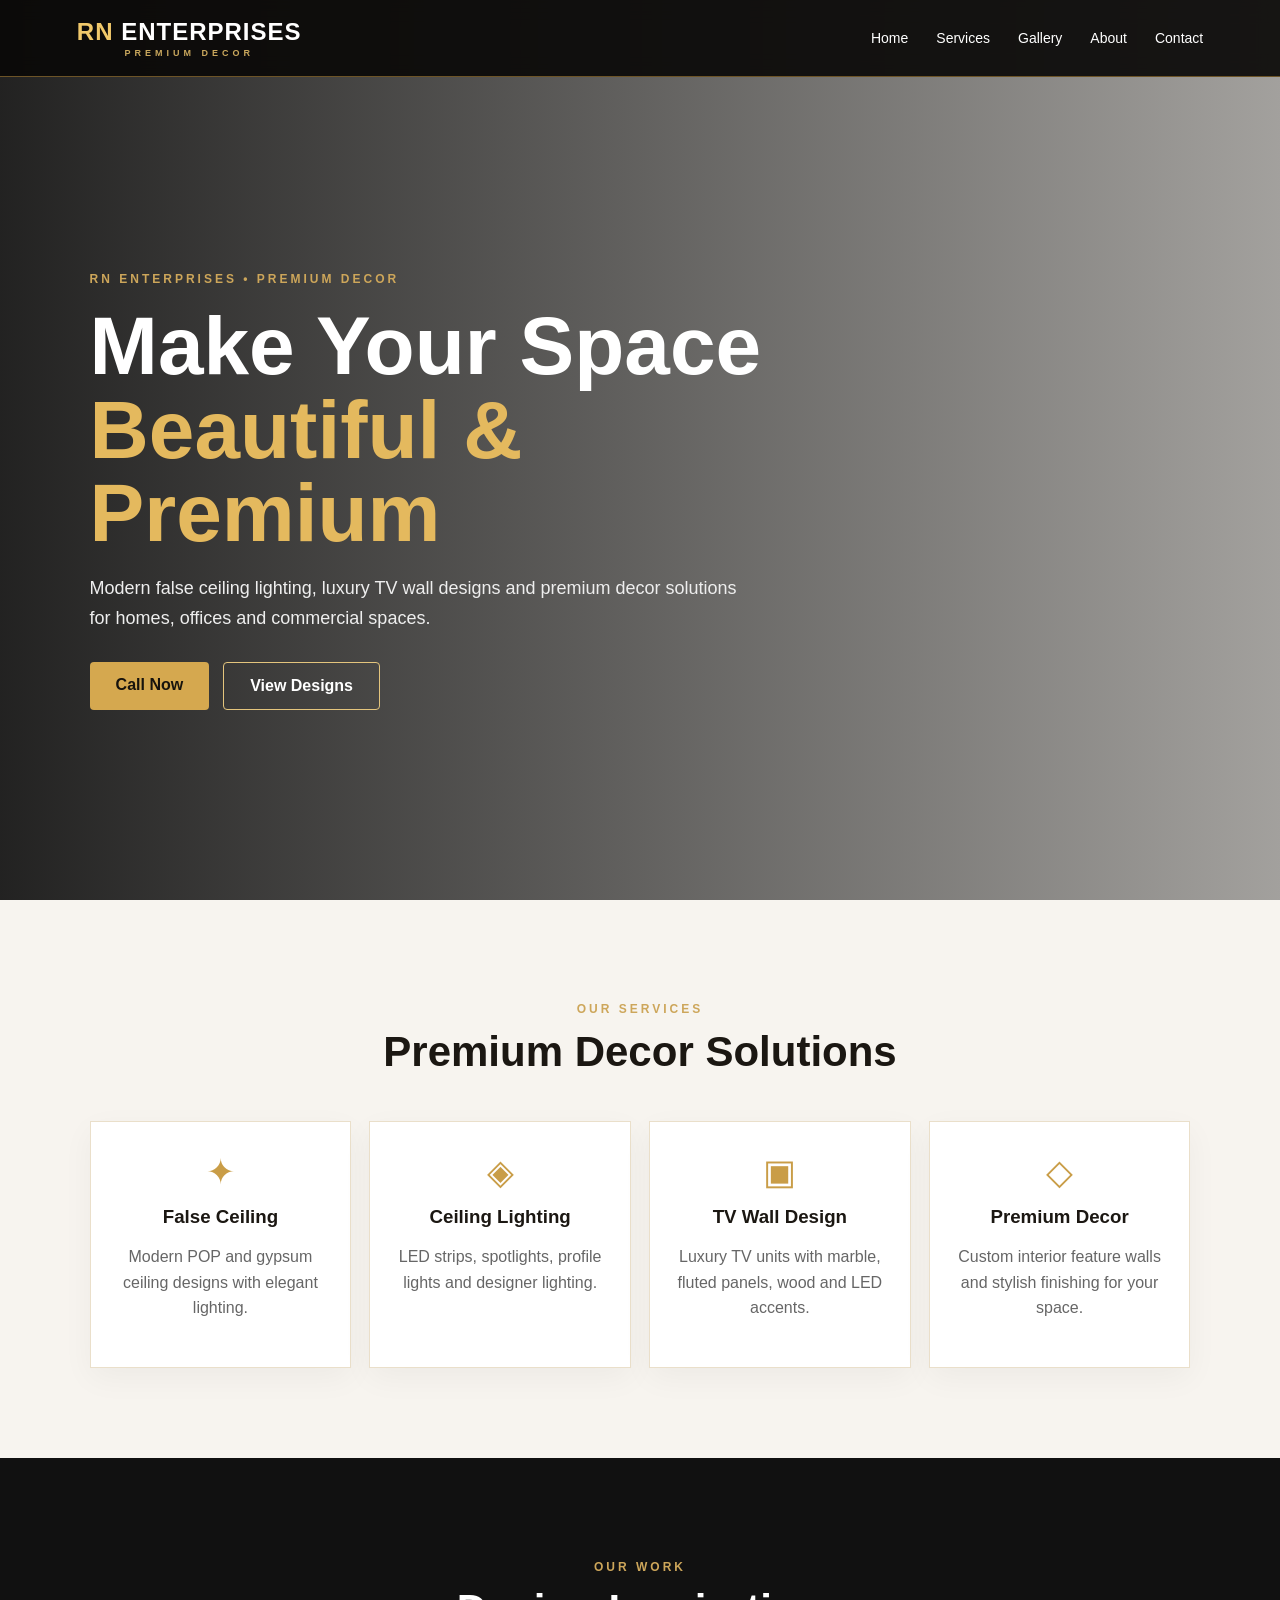
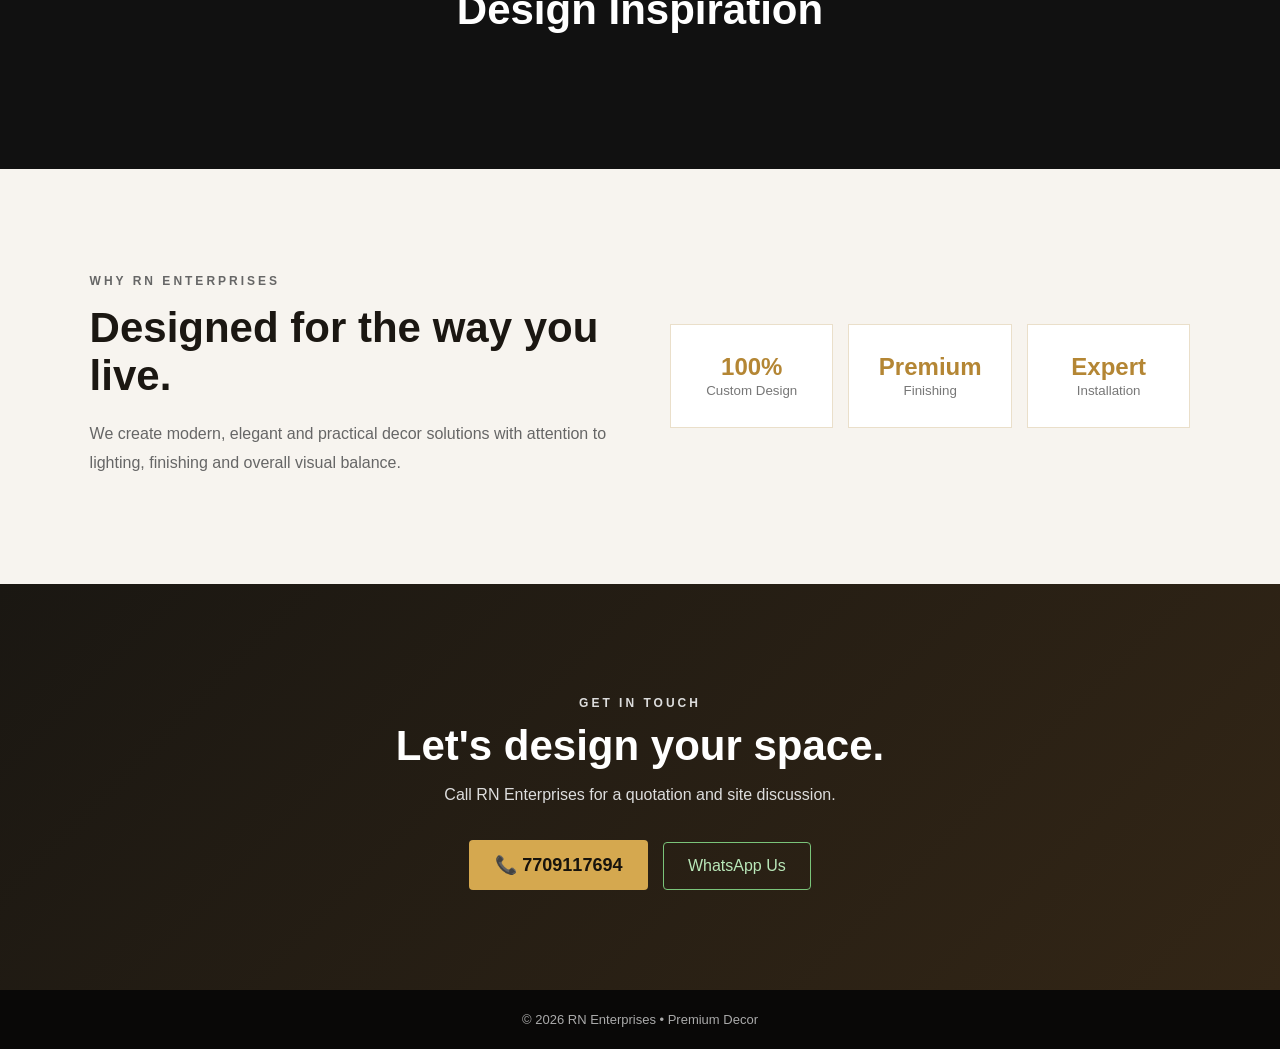
==== index.html @ 49e3684b "Update index.html <!doctype html> <html lang="en"> <head> <meta charset="utf-8"> <meta name="vie" ====
<!doctype html>
<html lang="en">
<head>
<meta charset="utf-8">
<meta name="viewport" content="width=device-width,initial-scale=1">
<title>RN Enterprises | Premium Decor</title>
<meta name="description" content="RN Enterprises Premium Decor - False ceiling lighting, TV wall design and premium interior decor.">
<link rel="stylesheet" href="style.css">
</head>
<body>
<header class="header">
  <a class="logo" href="#home">RN <span>ENTERPRISES</span><small>PREMIUM DECOR</small></a>
  <button class="menu" onclick="toggleMenu()">☰</button>
  <nav id="nav">
    <a href="#home">Home</a><a href="#services">Services</a><a href="#gallery">Gallery</a><a href="#about">About</a><a href="#contact">Contact</a>
  </nav>
</header>

<main>
<section id="home" class="hero">
  <div class="hero-content">
    <p class="eyebrow">RN ENTERPRISES • PREMIUM DECOR</p>
    <h1>Make Your Space<br><span>Beautiful & Premium</span></h1>
    <p>Modern false ceiling lighting, luxury TV wall designs and premium decor solutions for homes, offices and commercial spaces.</p>
    <div class="buttons">
      <a class="btn gold" href="tel:7709117694">Call Now</a>
      <a class="btn outline" href="#gallery">View Designs</a>
    </div>
  </div>
</section>

<section id="services" class="section">
  <p class="eyebrow">OUR SERVICES</p>
  <h2>Premium Decor Solutions</h2>
  <div class="cards">
    <article><div class="icon">✦</div><h3>False Ceiling</h3><p>Modern POP and gypsum ceiling designs with elegant lighting.</p></article>
    <article><div class="icon">◈</div><h3>Ceiling Lighting</h3><p>LED strips, spotlights, profile lights and designer lighting.</p></article>
    <article><div class="icon">▣</div><h3>TV Wall Design</h3><p>Luxury TV units with marble, fluted panels, wood and LED accents.</p></article>
    <article><div class="icon">◇</div><h3>Premium Decor</h3><p>Custom interior feature walls and stylish finishing for your space.</p></article>
  </div>
</section>

<section id="gallery" class="section dark">
  <p class="eyebrow">OUR WORK</p>
  <h2>Design Inspiration</h2>
  <div class="gallery">
      </div>
</section>

<section id="about" class="section about">
  <div>
    <p class="eyebrow">WHY RN ENTERPRISES</p>
    <h2>Designed for the way you live.</h2>
    <p>We create modern, elegant and practical decor solutions with attention to lighting, finishing and overall visual balance.</p>
  </div>
  <div class="stats"><div><b>100%</b><small>Custom Design</small></div><div><b>Premium</b><small>Finishing</small></div><div><b>Expert</b><small>Installation</small></div></div>
</section>

<section id="contact" class="contact">
  <p class="eyebrow">GET IN TOUCH</p>
  <h2>Let's design your space.</h2>
  <p>Call RN Enterprises for a quotation and site discussion.</p>
  <a class="btn gold big" href="tel:7709117694">📞 7709117694</a>
  <a class="whatsapp" href="https://wa.me/917709117694">WhatsApp Us</a>
</section>
</main>

<footer>© 2026 RN Enterprises • Premium Decor</footer>
<script>
function toggleMenu(){document.getElementById('nav').classList.toggle('show')}
document.querySelectorAll('#nav a').forEach(a=>a.addEventListener('click',()=>document.getElementById('nav').classList.remove('show')));
</script>
</body>
</html>
---- style.css ----
*{box-sizing:border-box}html{scroll-behavior:smooth}body{margin:0;font-family:Arial,Helvetica,sans-serif;background:#f7f4ef;color:#1b1712}.header{position:fixed;top:0;left:0;right:0;z-index:10;display:flex;align-items:center;justify-content:space-between;padding:18px 6%;background:rgba(10,9,8,.92);backdrop-filter:blur(10px);border-bottom:1px solid #6d5427}.logo{color:#f0c86a;text-decoration:none;font-weight:800;font-size:24px;letter-spacing:1px}.logo span{color:#fff}.logo small{display:block;font-size:9px;letter-spacing:4px;color:#caa85d;text-align:center;margin-top:2px}nav{display:flex;gap:28px}nav a{color:#fff;text-decoration:none;font-size:14px}.menu{display:none;background:none;border:0;color:#fff;font-size:28px}.hero{min-height:100vh;padding:150px 7% 80px;display:flex;align-items:center;background:linear-gradient(90deg,rgba(5,5,5,.88),rgba(5,5,5,.35)),url("https://images.unsplash.com/photo-1600210492486-724fe5c67fb0?auto=format&fit=crop&w=1800&q=85") center/cover;color:white}.hero-content{max-width:720px}.eyebrow{color:#cda65a;font-weight:700;letter-spacing:3px;font-size:12px}.hero h1{font-size:clamp(44px,7vw,82px);line-height:1.02;margin:18px 0}.hero h1 span{color:#e4b95e}.hero p:not(.eyebrow){font-size:18px;line-height:1.7;color:#eee;max-width:650px}.buttons{display:flex;gap:14px;margin-top:28px}.btn{display:inline-block;padding:14px 26px;border-radius:4px;text-decoration:none;font-weight:700}.gold{background:#d5a84f;color:#17130d}.outline{border:1px solid #e4c57d;color:#fff}.section{padding:90px 7%;text-align:center}.section h2,.contact h2{font-size:42px;margin:10px 0 45px}.cards{display:grid;grid-template-columns:repeat(4,1fr);gap:18px}.cards article{background:#fff;padding:30px 22px;border:1px solid #eadfca;box-shadow:0 10px 30px #0000000b}.icon{font-size:35px;color:#c99d47}.cards h3{margin:14px 0 8px}.cards p{line-height:1.6;color:#666}.dark{background:#111;color:#fff}.gallery{display:grid;grid-template-columns:repeat(3,1fr);gap:18px}.gallery-card{height:420px;background-size:cover;background-position:center;display:flex;align-items:end;padding:25px;text-align:left}.gallery-card span{background:#000b;color:#fff;padding:10px 14px}.one{background-image:url("https://images.unsplash.com/photo-1618221195710-dd6b41faaea6?auto=format&fit=crop&w=900&q=85")}.two{background-image:url("https://images.unsplash.com/photo-1615874694520-474822394e73?auto=format&fit=crop&w=900&q=85")}.three{background-image:url("https://images.unsplash.com/photo-1600566753190-17f0baa2a6c3?auto=format&fit=crop&w=900&q=85")}.about{display:grid;grid-template-columns:1fr 1fr;gap:60px;text-align:left;align-items:center}.about h2{margin-bottom:20px}.about p{line-height:1.8;color:#666}.stats{display:grid;grid-template-columns:repeat(3,1fr);gap:15px}.stats div{background:#fff;padding:28px 15px;text-align:center;border:1px solid #eadfca}.stats b{display:block;font-size:24px;color:#b48634}.stats small{color:#777}.contact{padding:100px 7%;text-align:center;background:linear-gradient(135deg,#1a1712,#332616);color:#fff}.contact h2{margin-bottom:15px}.contact p{color:#ddd}.big{font-size:18px;margin-top:20px}.whatsapp{display:inline-block;margin-left:10px;padding:14px 24px;border:1px solid #7ac47a;color:#b9e8b9;text-decoration:none;border-radius:4px}footer{background:#090807;color:#aaa;text-align:center;padding:22px;font-size:13px}@media(max-width:800px){nav{display:none;position:absolute;top:75px;left:0;right:0;background:#111;padding:20px 7%;flex-direction:column;gap:18px}nav.show{display:flex}.menu{display:block}.cards,.gallery{grid-template-columns:1fr 1fr}.about{grid-template-columns:1fr}.hero{padding-top:130px}.gallery-card{height:300px}}@media(max-width:520px){.cards,.gallery{grid-template-columns:1fr}.section h2,.contact h2{font-size:32px}.stats{grid-template-columns:1fr}.buttons{flex-direction:column}.btn{text-align:center}.hero p:not(.eyebrow){font-size:16px}.logo{font-size:20px}}
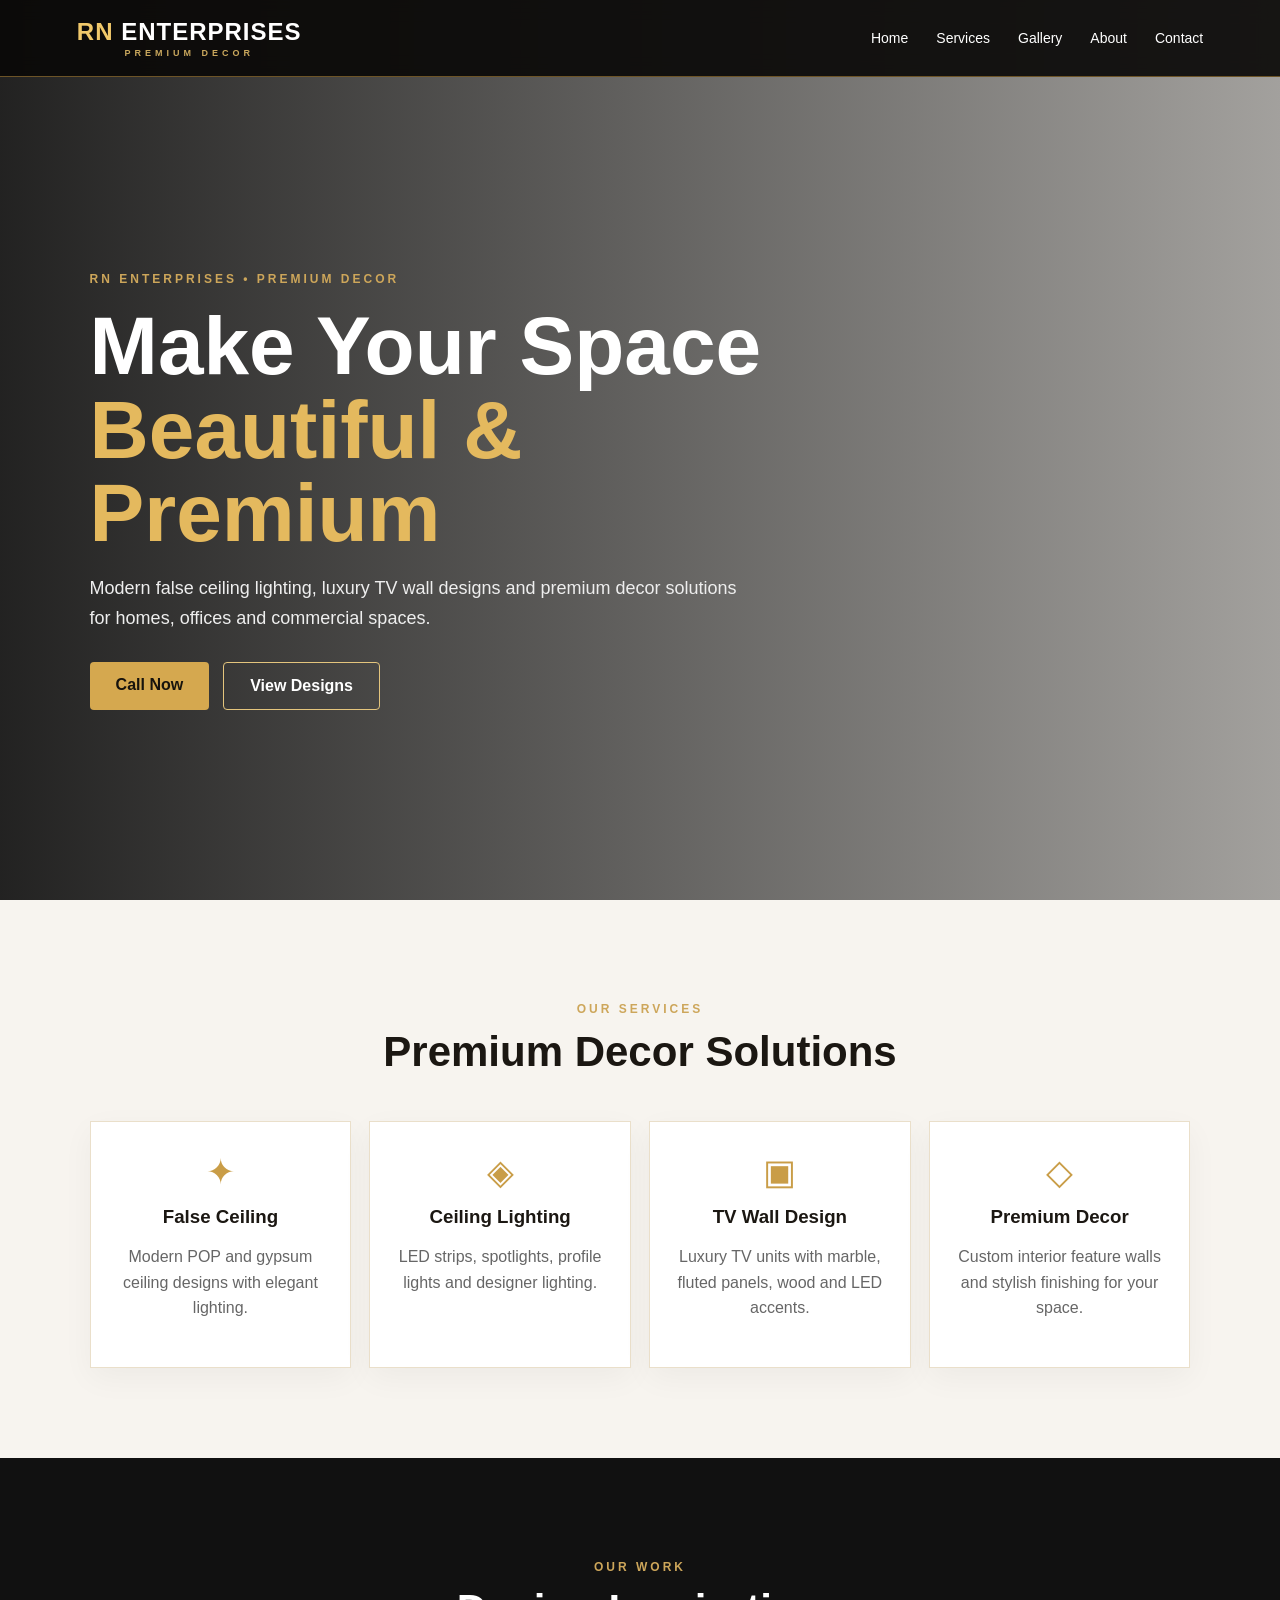
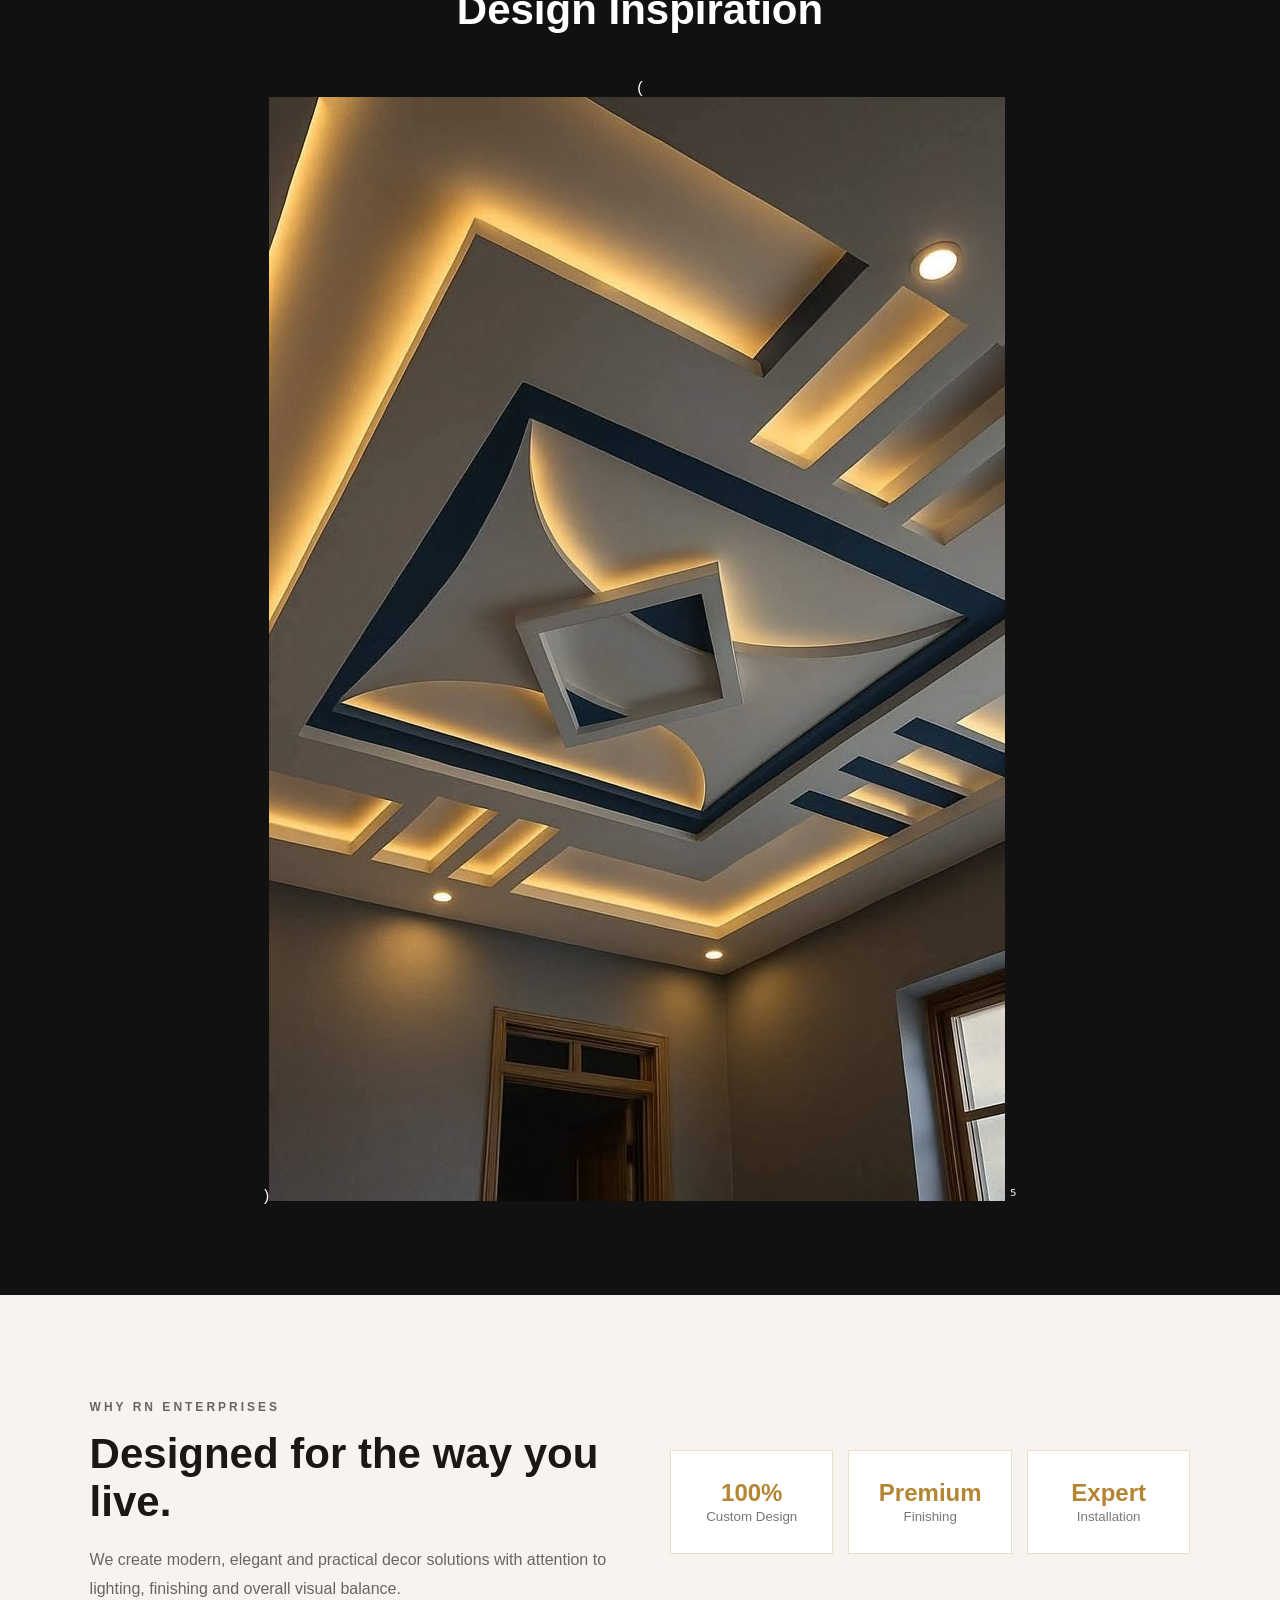
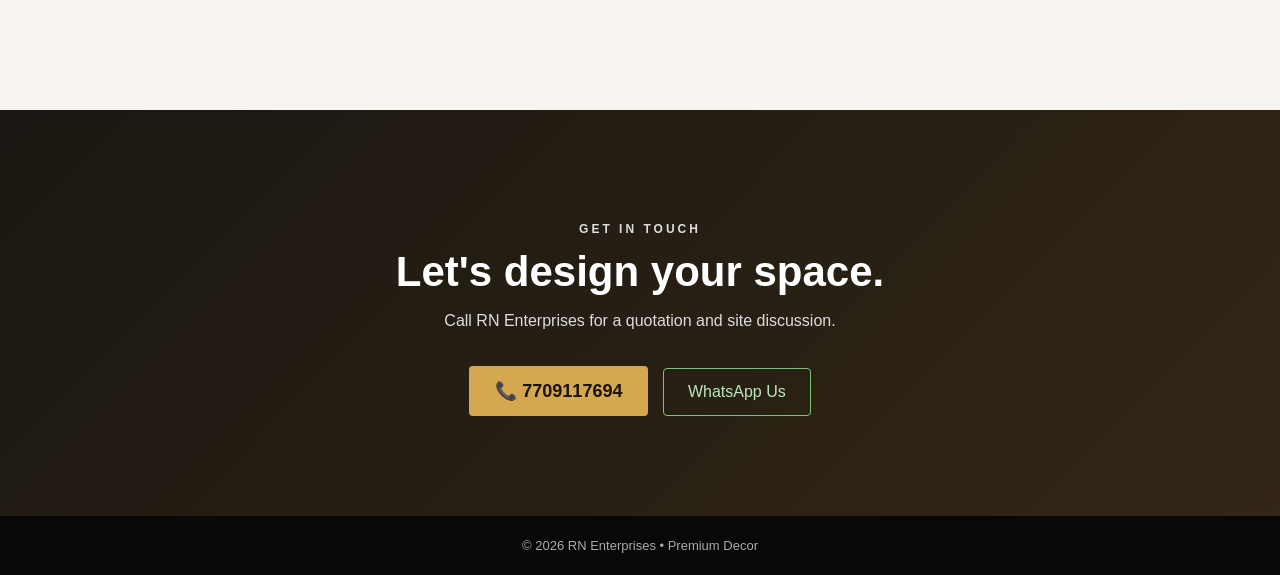
==== commit 573ebbf0: "Update index.html" ====
--- a/index.html
+++ b/index.html
@@ -43,8 +43,9 @@
 <section id="gallery" class="section dark">
   <p class="eyebrow">OUR WORK</p>
   <h2>Design Inspiration</h2>
-  <div class="gallery">
-      </div>
+  <div class="gallery"><div class="gallery">
+      </div>(</div>)<img src="860759d09640e291ece73e1e1c005a2f.jpg" alt="Design Inspiration">
+  ⁵
 </section>
 
 <section id="about" class="section about">
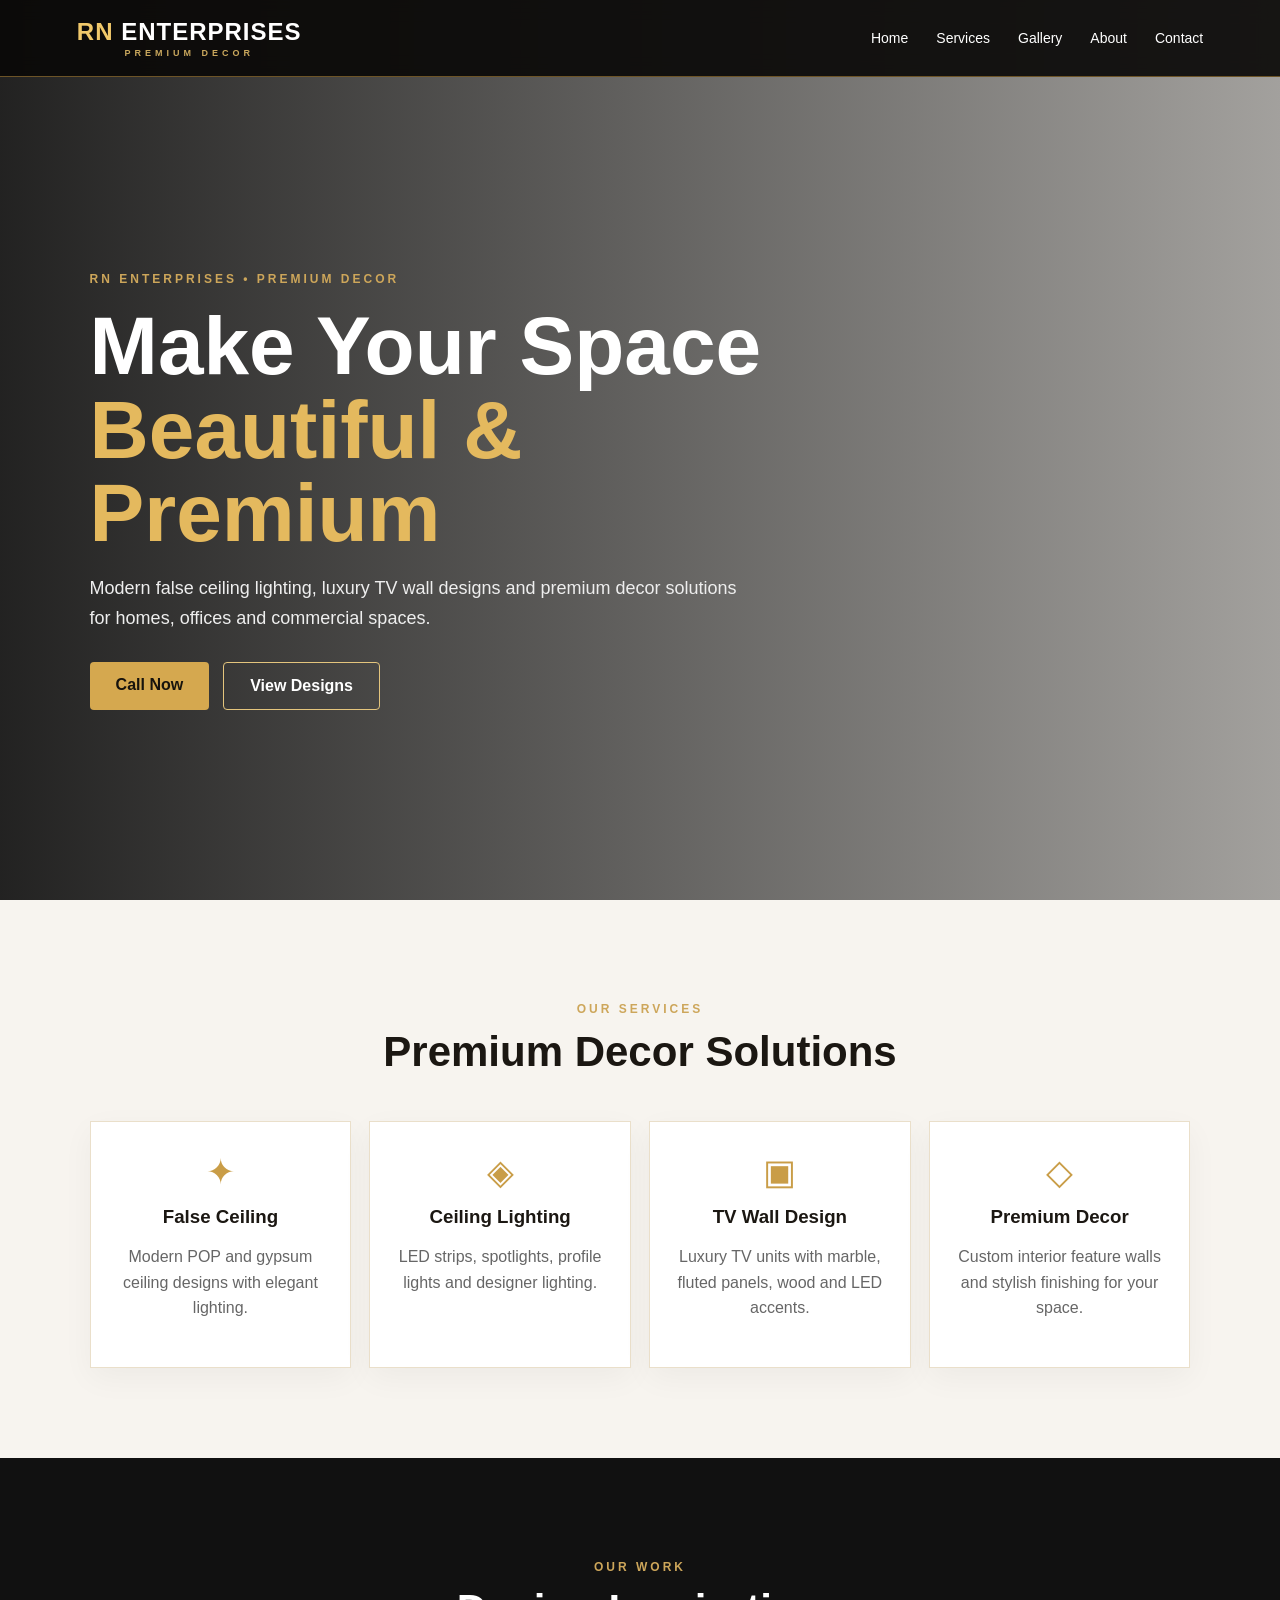
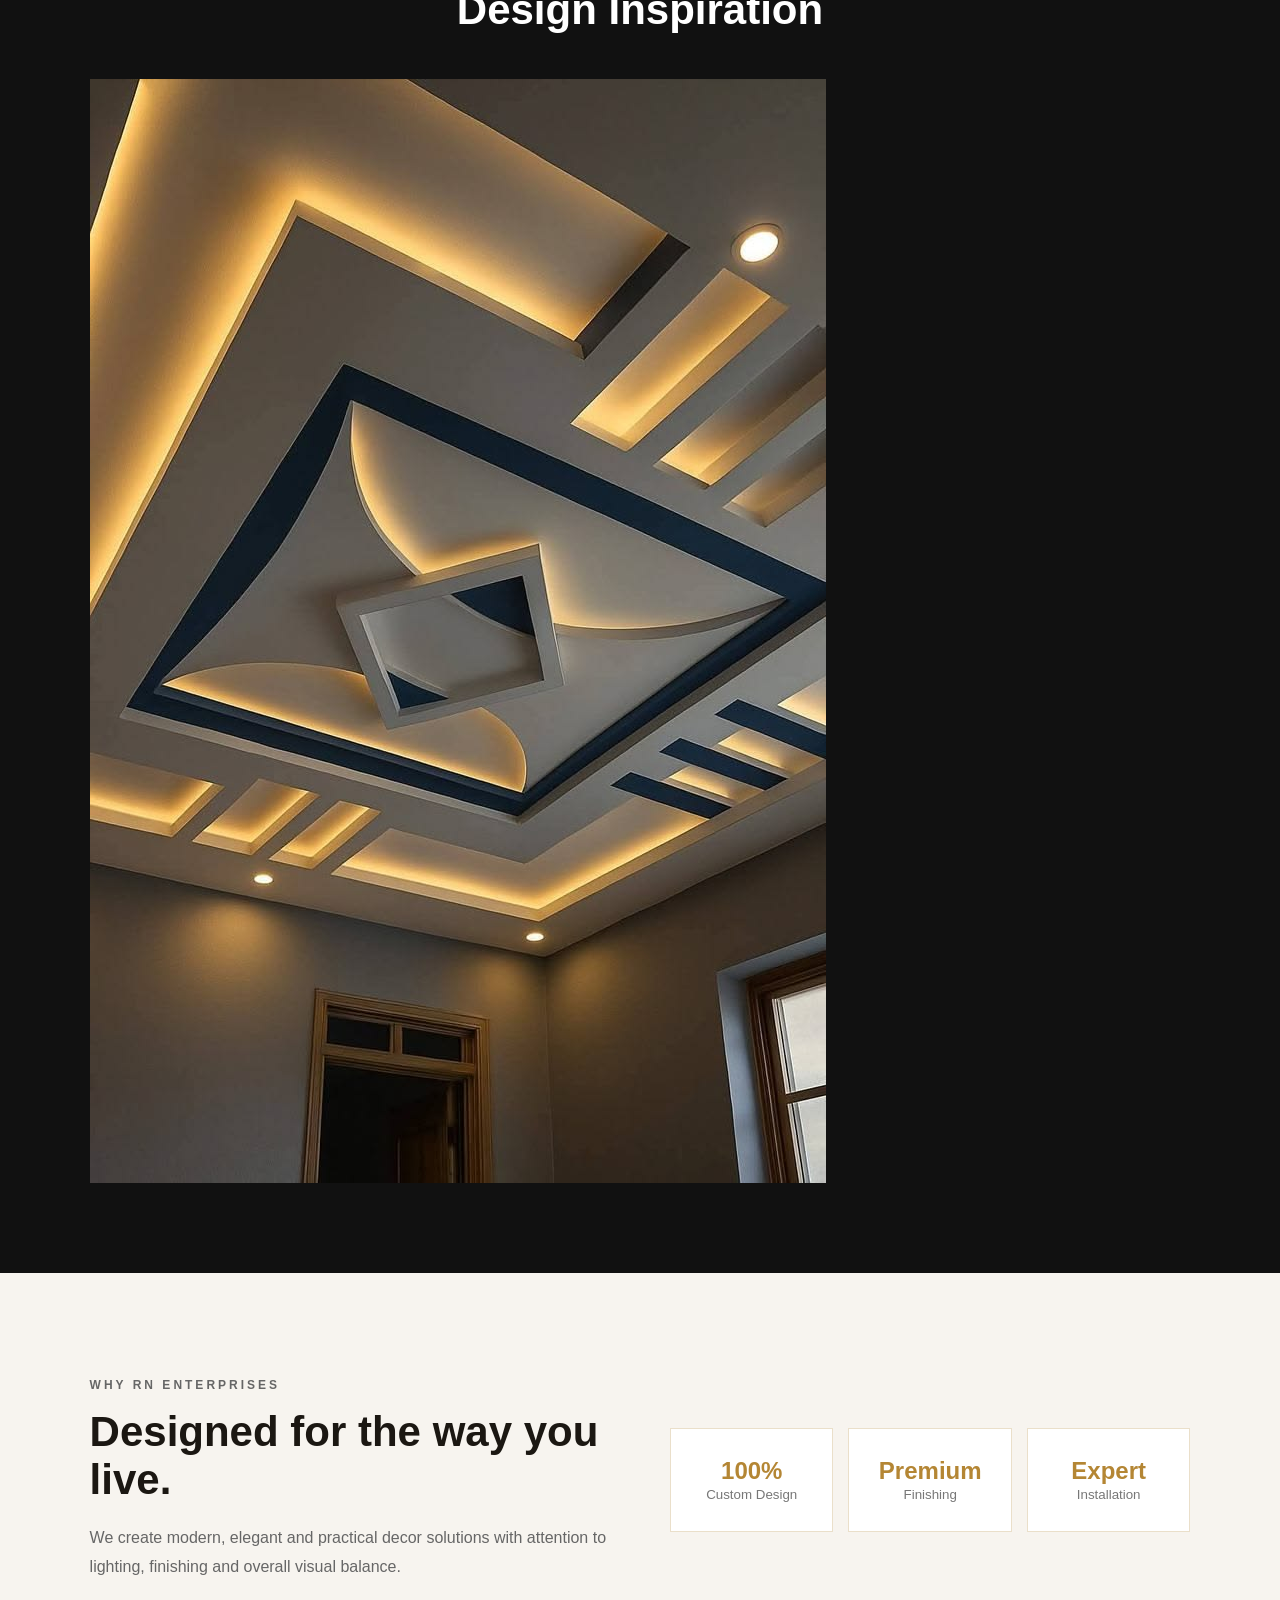
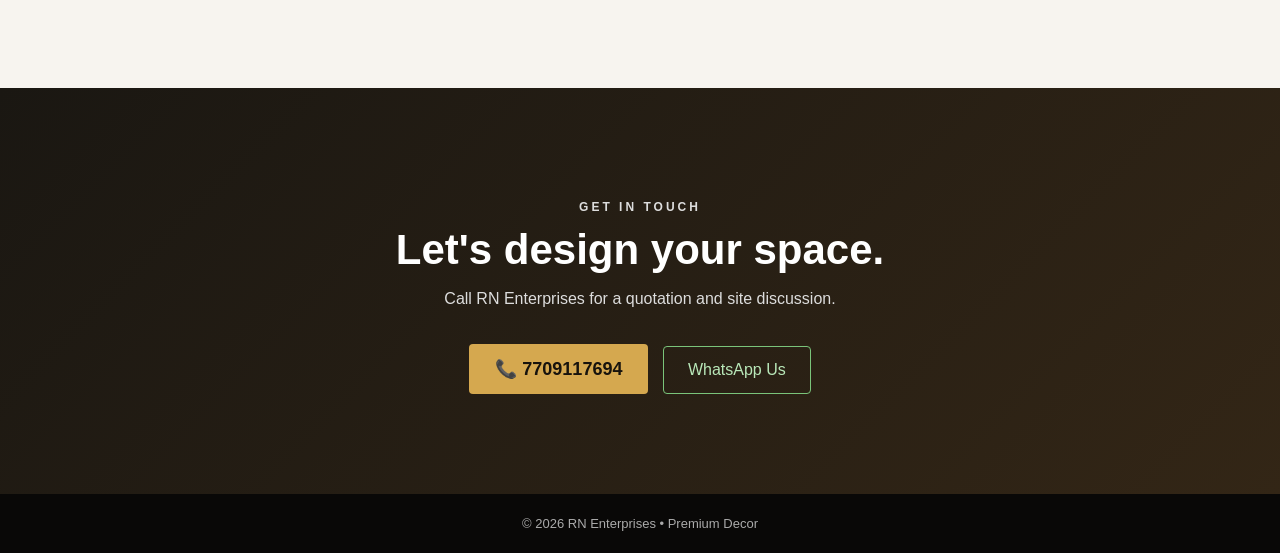
==== commit 360da774: "Update index.html" ====
--- a/index.html
+++ b/index.html
@@ -43,9 +43,12 @@
 <section id="gallery" class="section dark">
   <p class="eyebrow">OUR WORK</p>
   <h2>Design Inspiration</h2>
-  <div class="gallery"><div class="gallery">
-      </div>(</div>)<img src="860759d09640e291ece73e1e1c005a2f.jpg" alt="Design Inspiration">
-  ⁵
+  <div class="gallery">
+    <img src="860759d09640e291ece73e1e1c005a2f.jpg" alt="Design Inspiration">
+  </div>
+  
+
+  
 </section>
 
 <section id="about" class="section about">
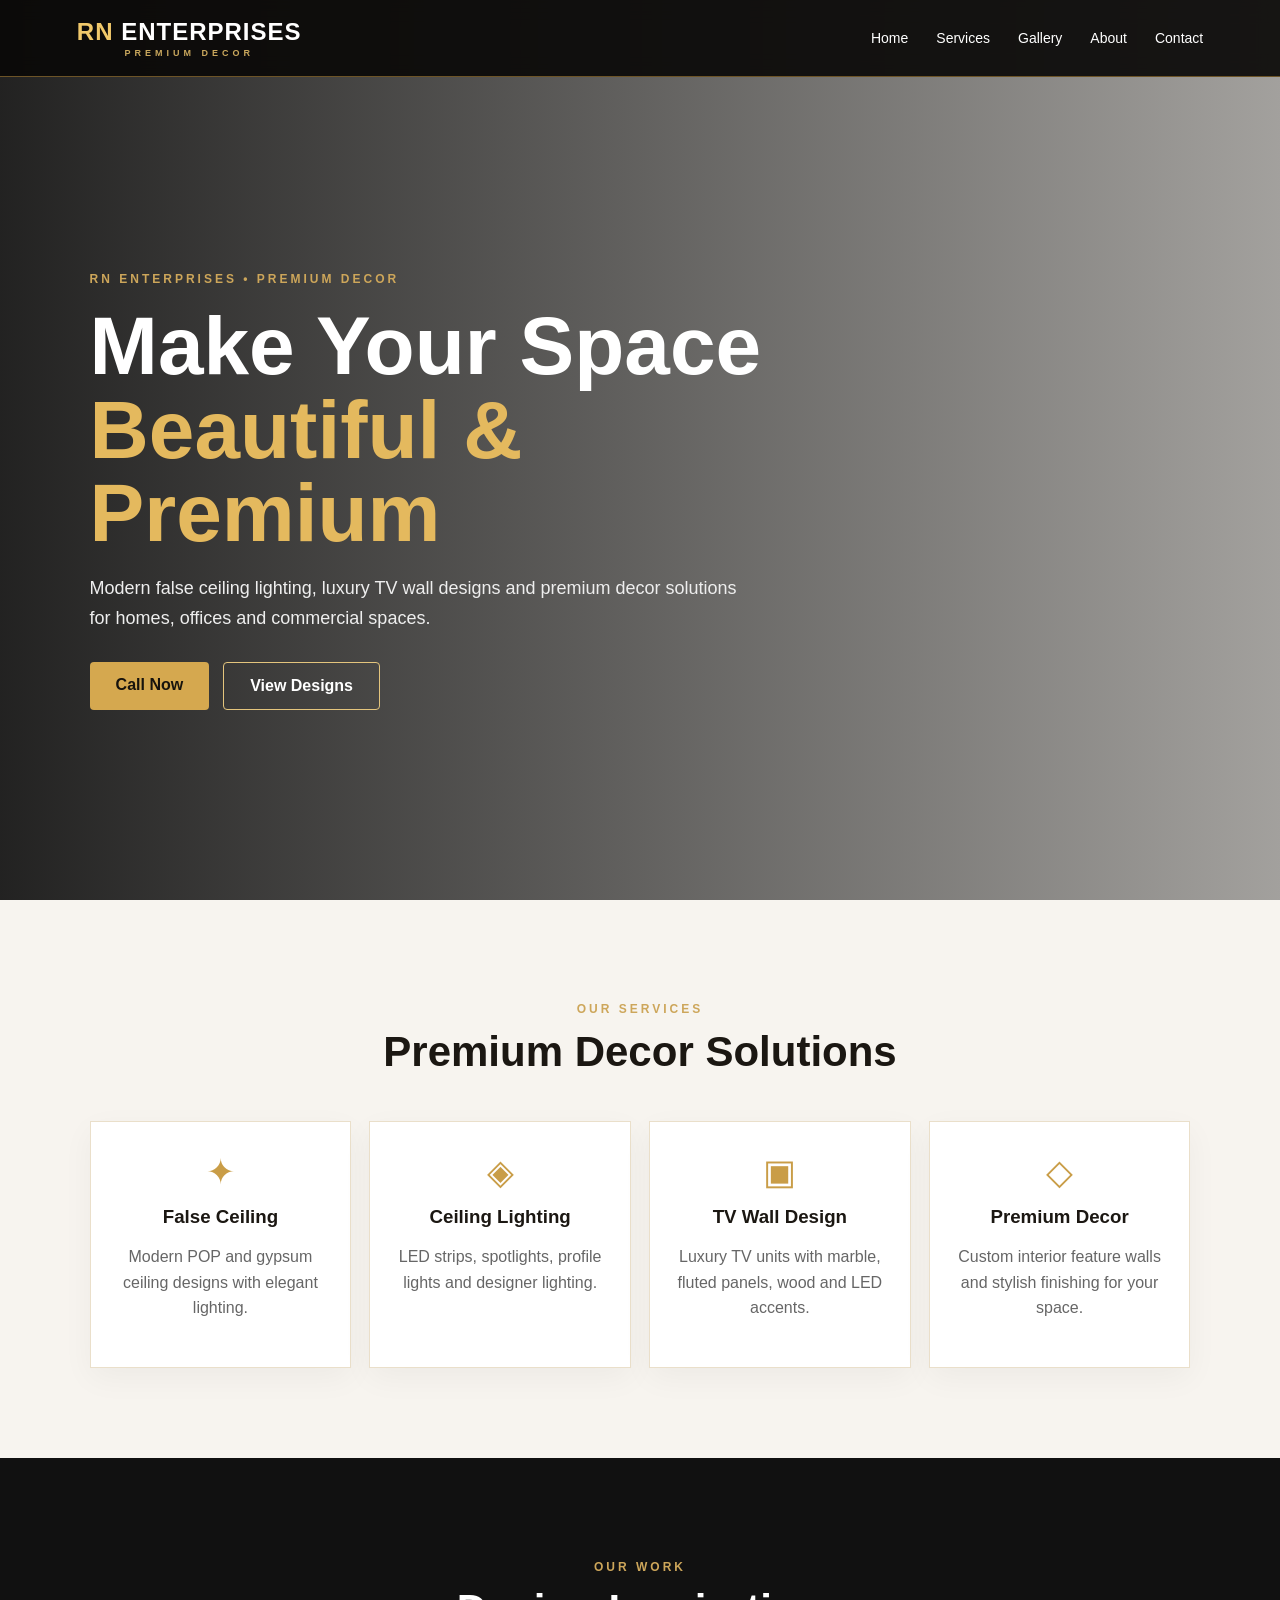
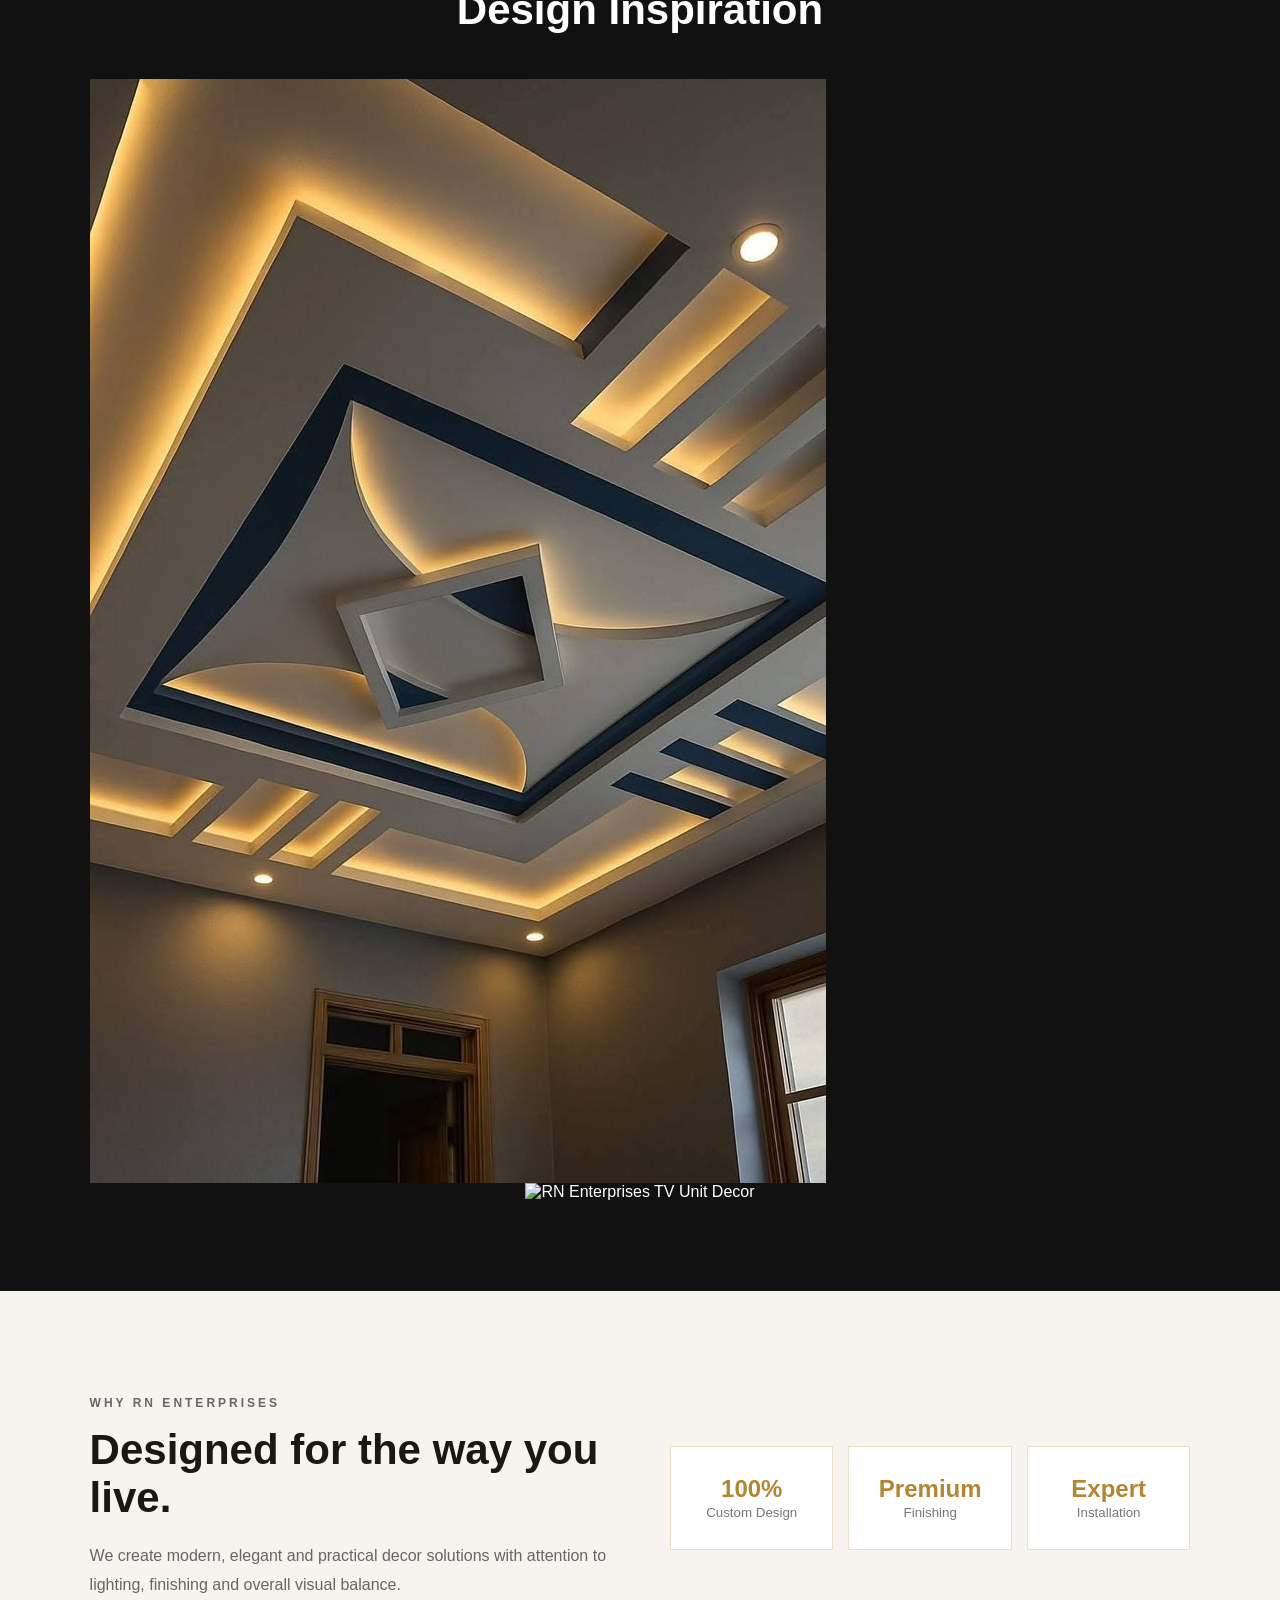
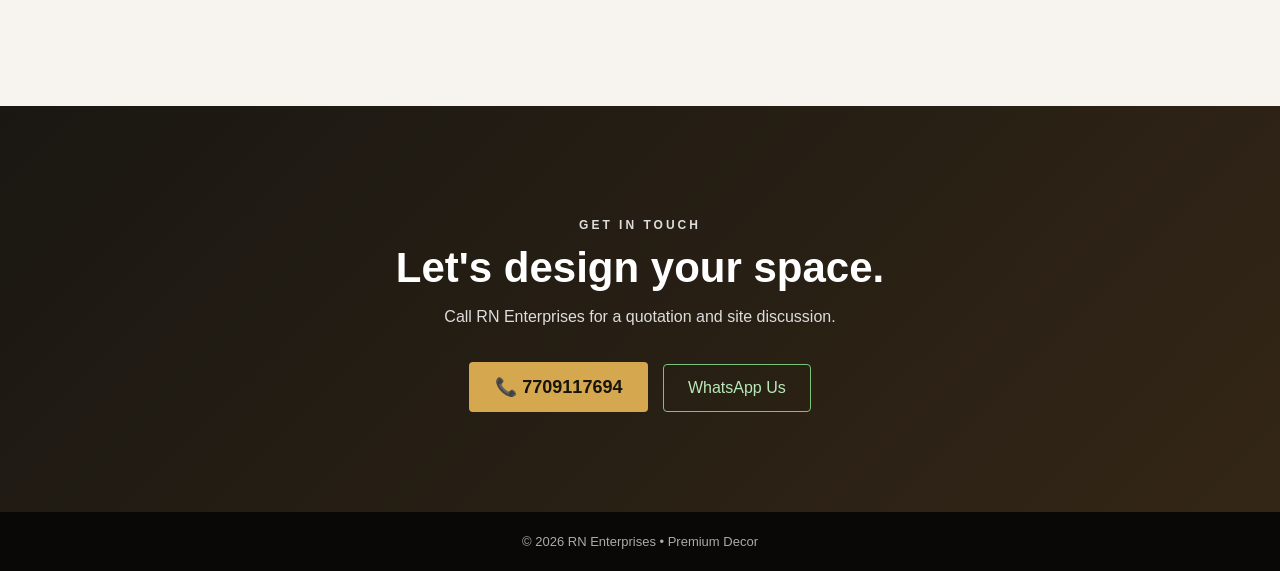
==== commit 54667187: "Update index.html" ====
--- a/index.html
+++ b/index.html
@@ -46,6 +46,7 @@
   <div class="gallery">
     <img src="860759d09640e291ece73e1e1c005a2f.jpg" alt="Design Inspiration">
   </div>
+  <img src="tv-unit-decor.jpg" alt="RN Enterprises TV Unit Decor">
   
 
   
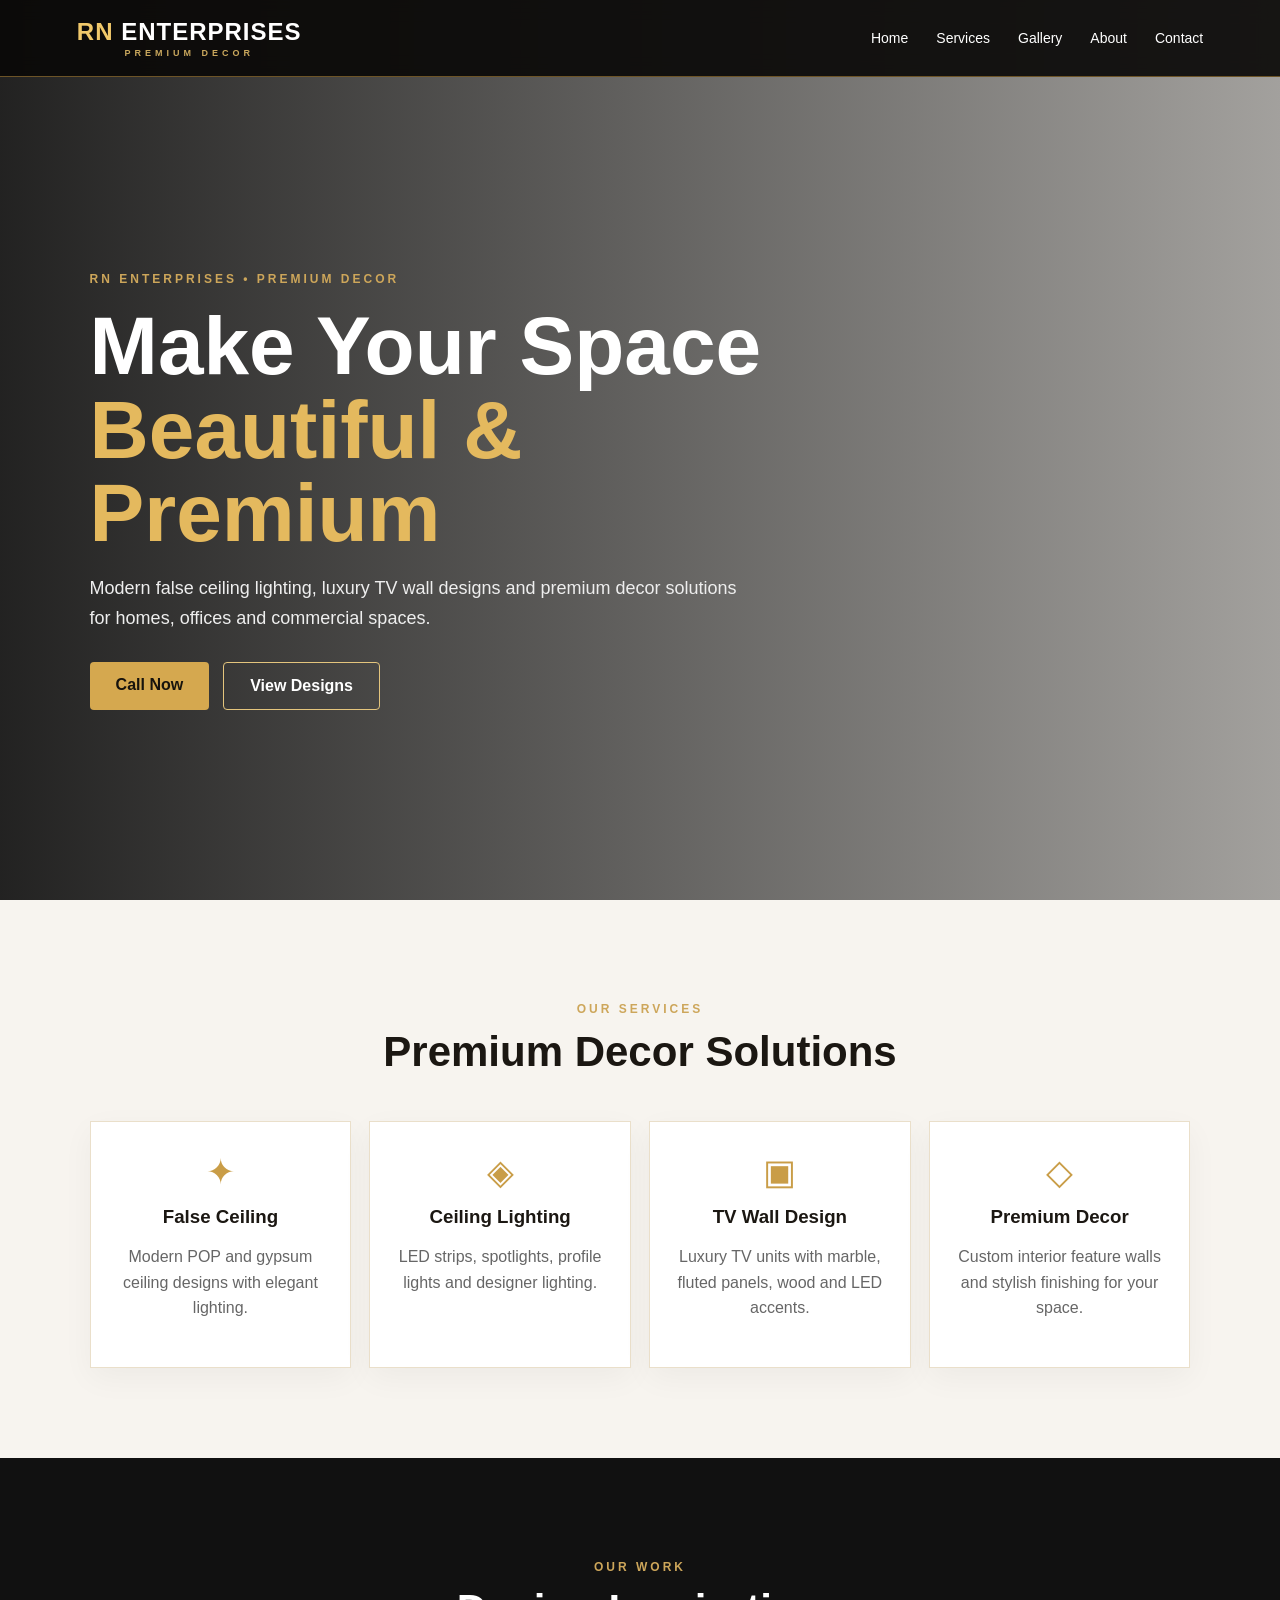
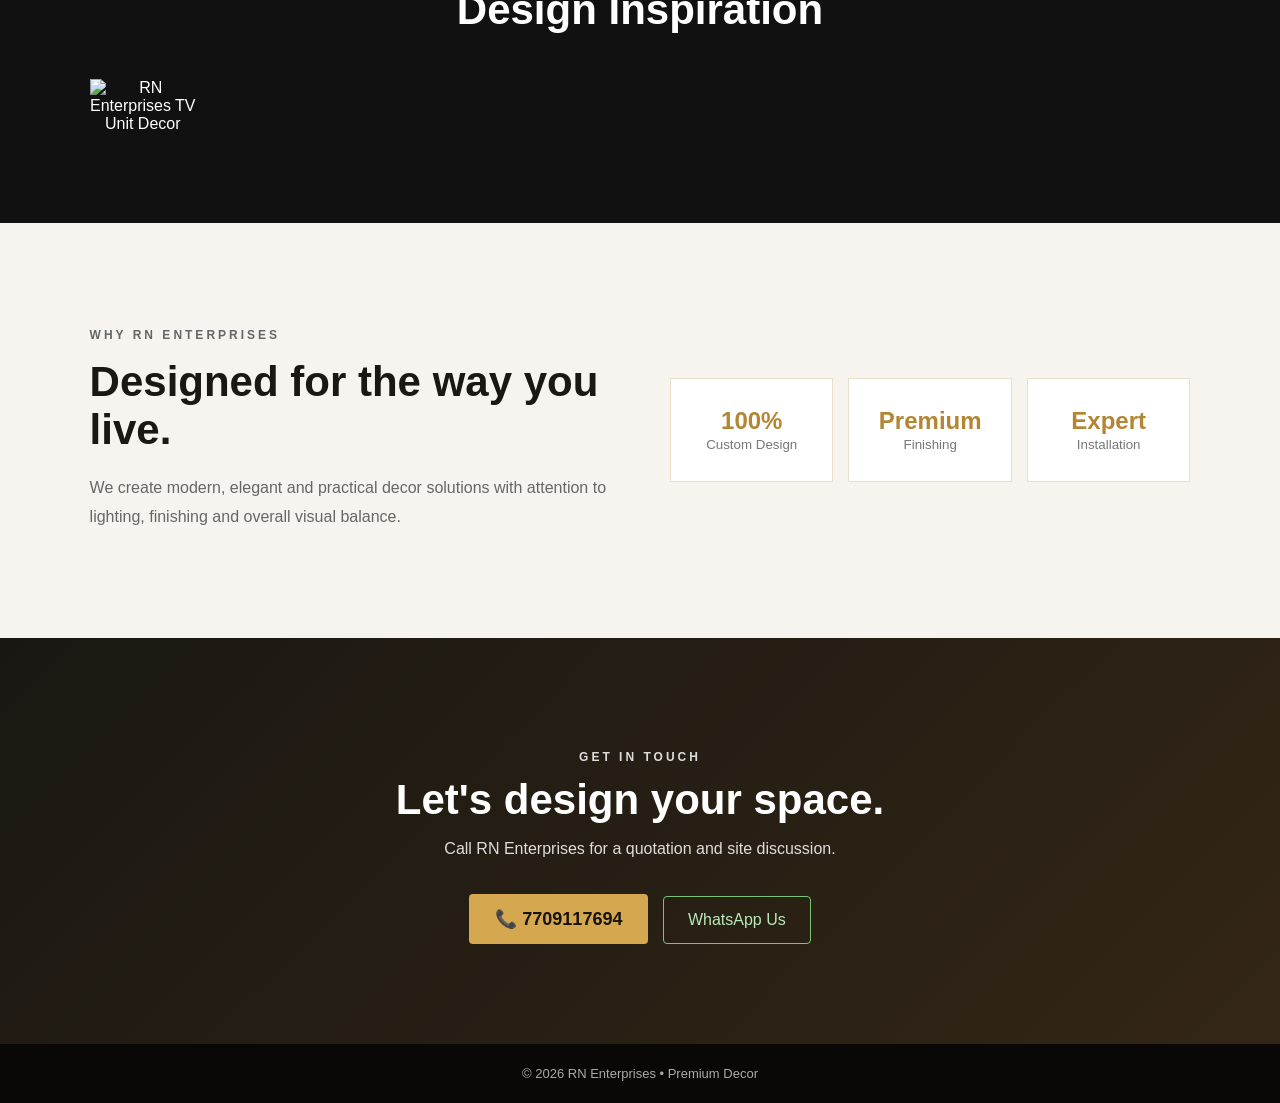
==== commit a80e3990: "Update index.html" ====
--- a/index.html
+++ b/index.html
@@ -44,11 +44,10 @@
   <p class="eyebrow">OUR WORK</p>
   <h2>Design Inspiration</h2>
   <div class="gallery">
-    <img src="860759d09640e291ece73e1e1c005a2f.jpg" alt="Design Inspiration">
-  </div>
-  <img src="tv-unit-decor.jpg" alt="RN Enterprises TV Unit Decor">
-  
-
+    <div class="gallery">
+    <img src="tv-unit-decor.jpg" alt="RN Enterprises TV Unit Decor">
+    </div>
+    
   
 </section>
 
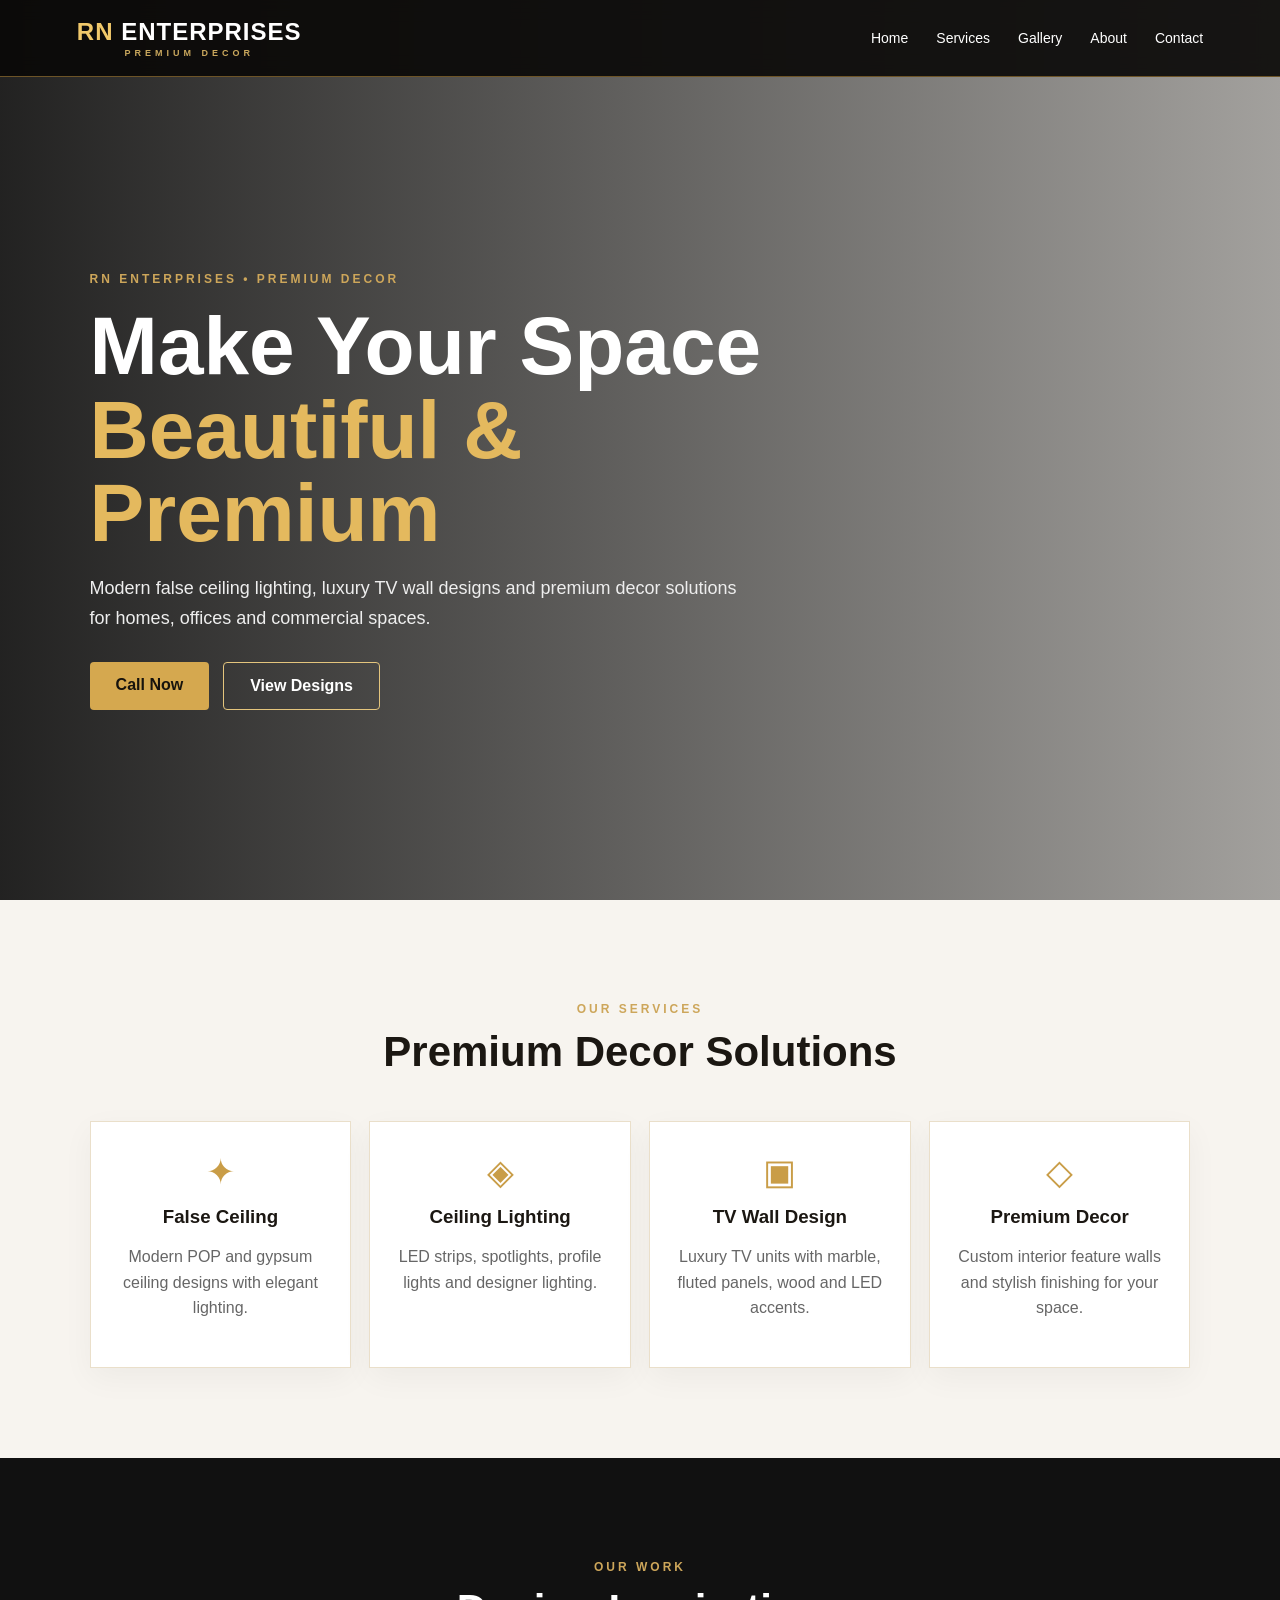
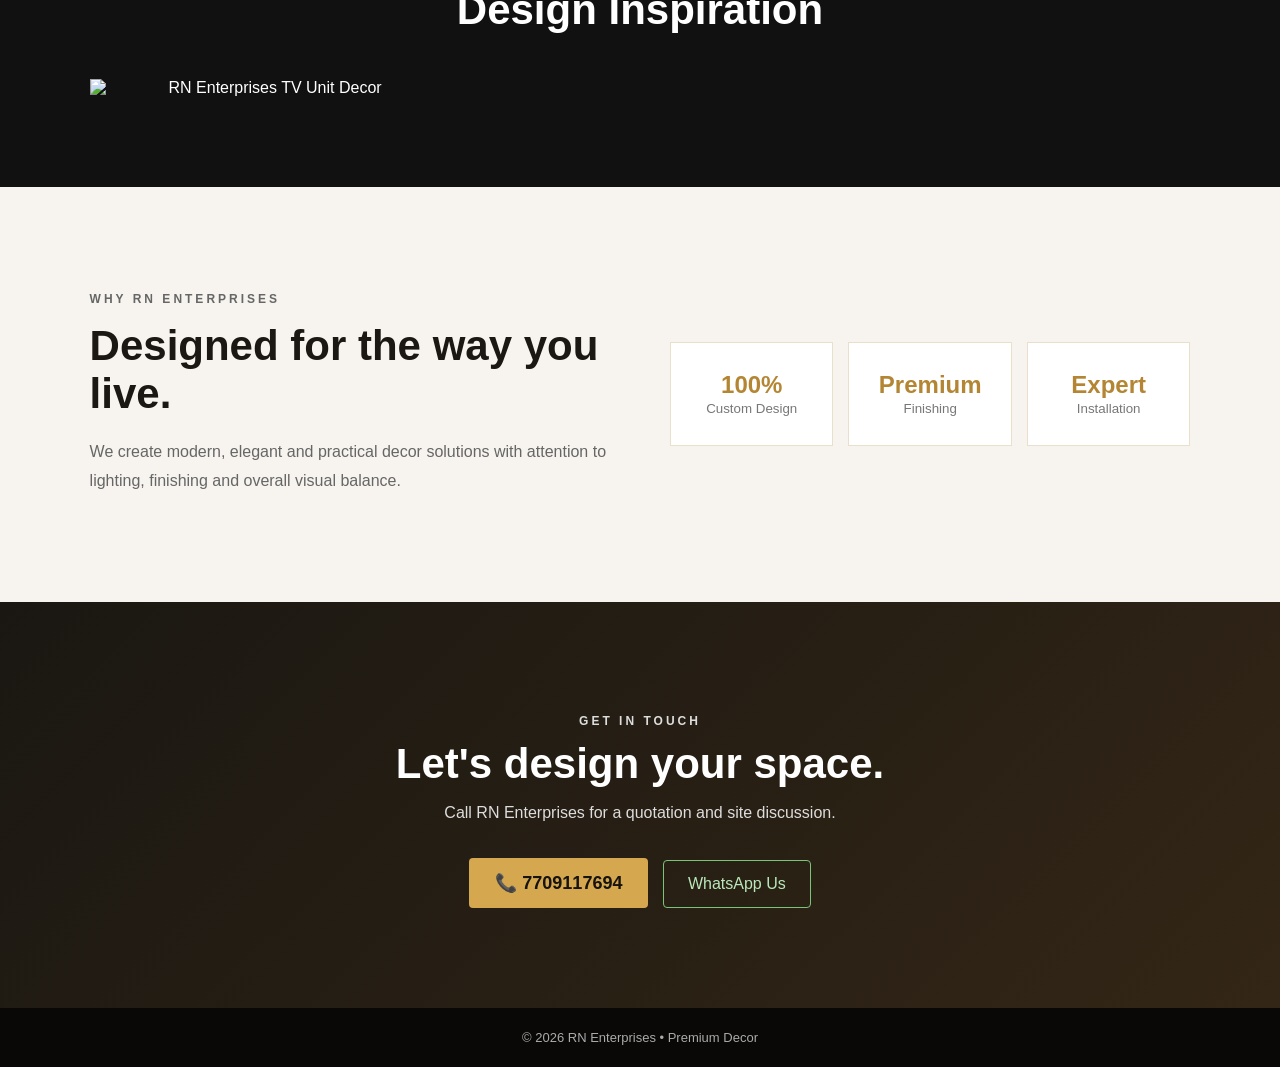
==== commit 4f3e1a1d: "Update index.html" ====
--- a/index.html
+++ b/index.html
@@ -43,7 +43,7 @@
 <section id="gallery" class="section dark">
   <p class="eyebrow">OUR WORK</p>
   <h2>Design Inspiration</h2>
-  <div class="gallery">
+  
     <div class="gallery">
     <img src="tv-unit-decor.jpg" alt="RN Enterprises TV Unit Decor">
     </div>
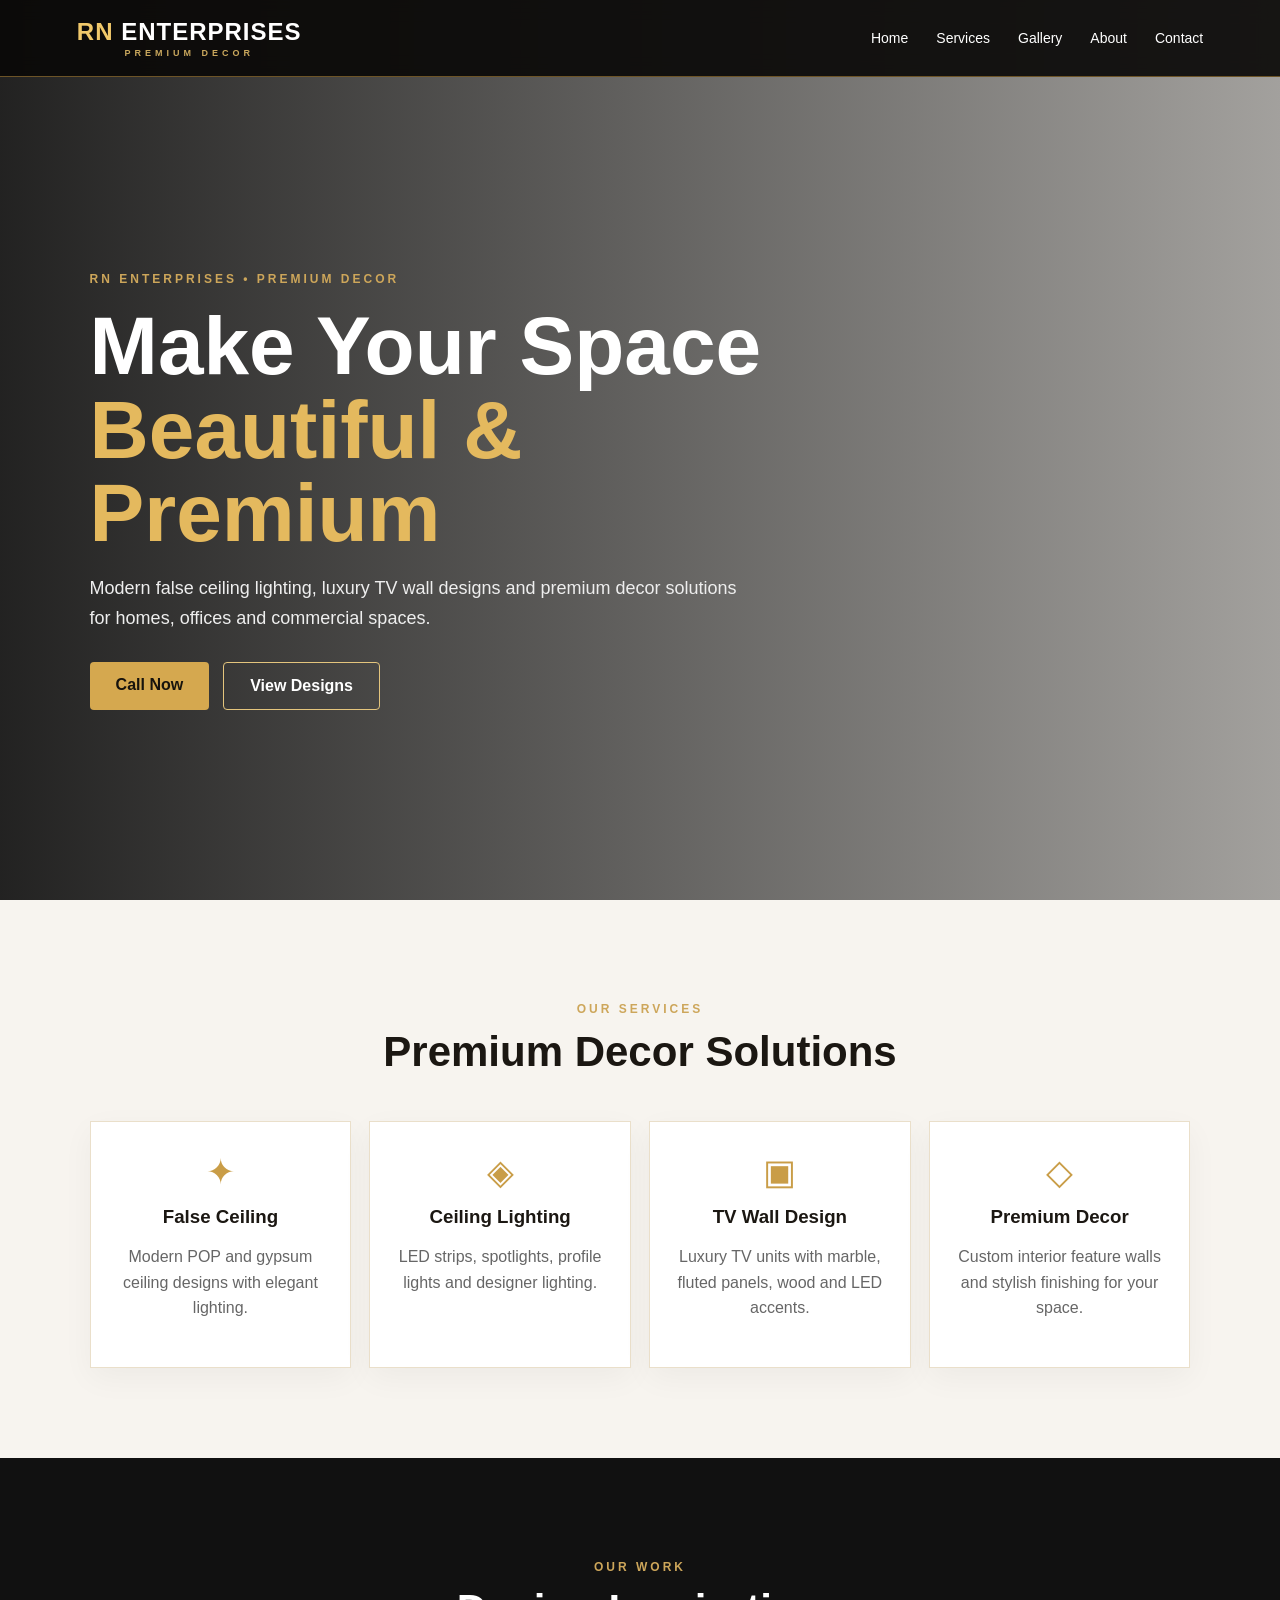
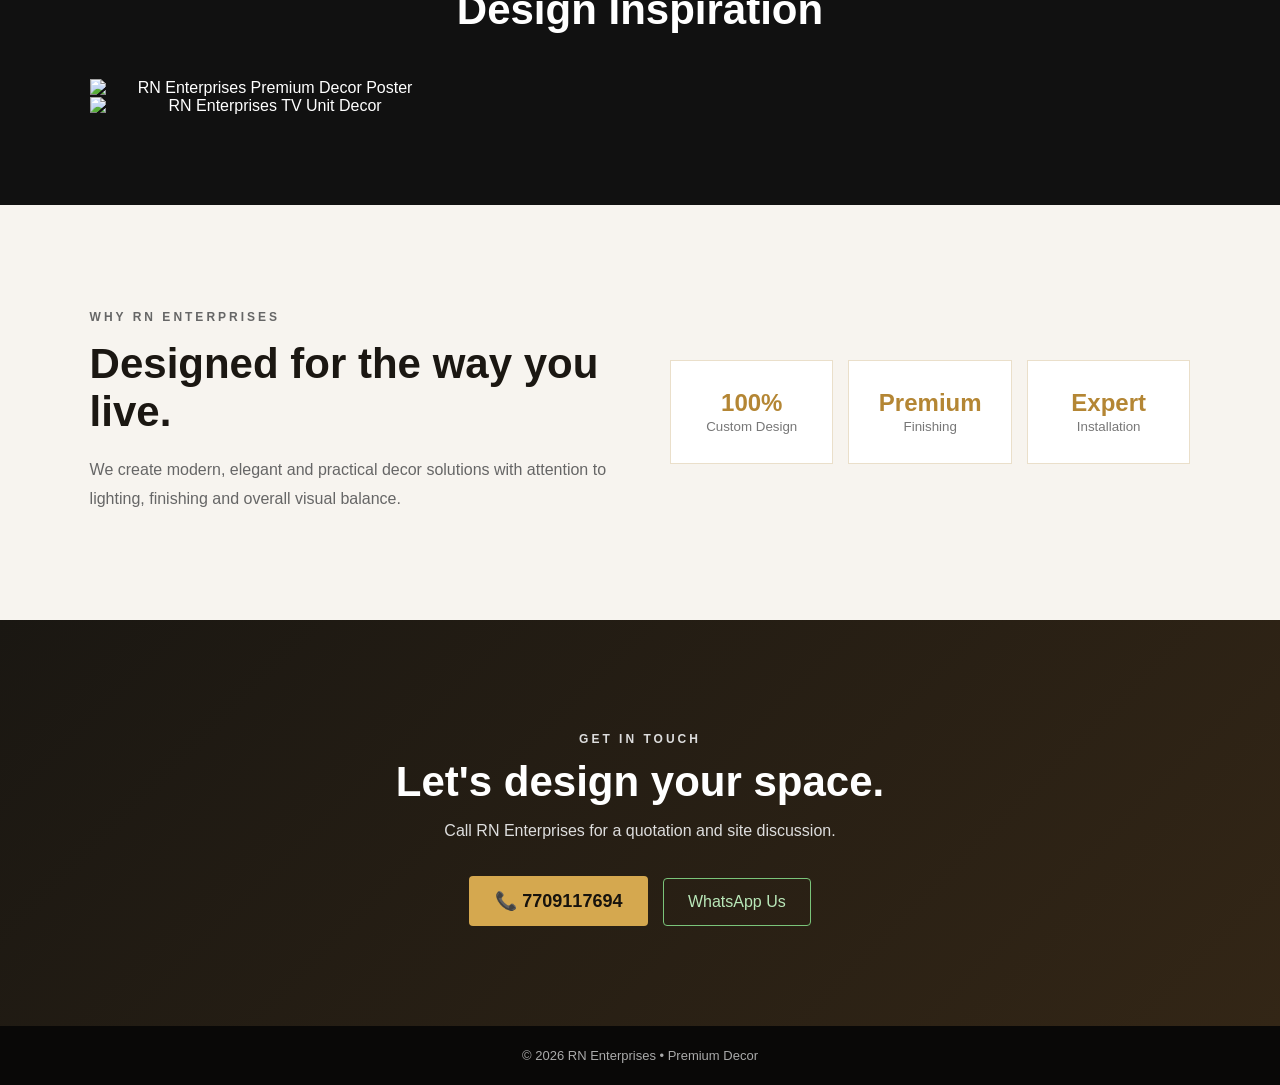
==== commit 7ca65bbc: "Update index.html" ====
--- a/index.html
+++ b/index.html
@@ -43,6 +43,9 @@
 <section id="gallery" class="section dark">
   <p class="eyebrow">OUR WORK</p>
   <h2>Design Inspiration</h2>
+  <div class="gallery">
+    <img src="banner.png" alt="RN Enterprises Premium Decor Poster">
+  </div>
   
     <div class="gallery">
     <img src="tv-unit-decor.jpg" alt="RN Enterprises TV Unit Decor">
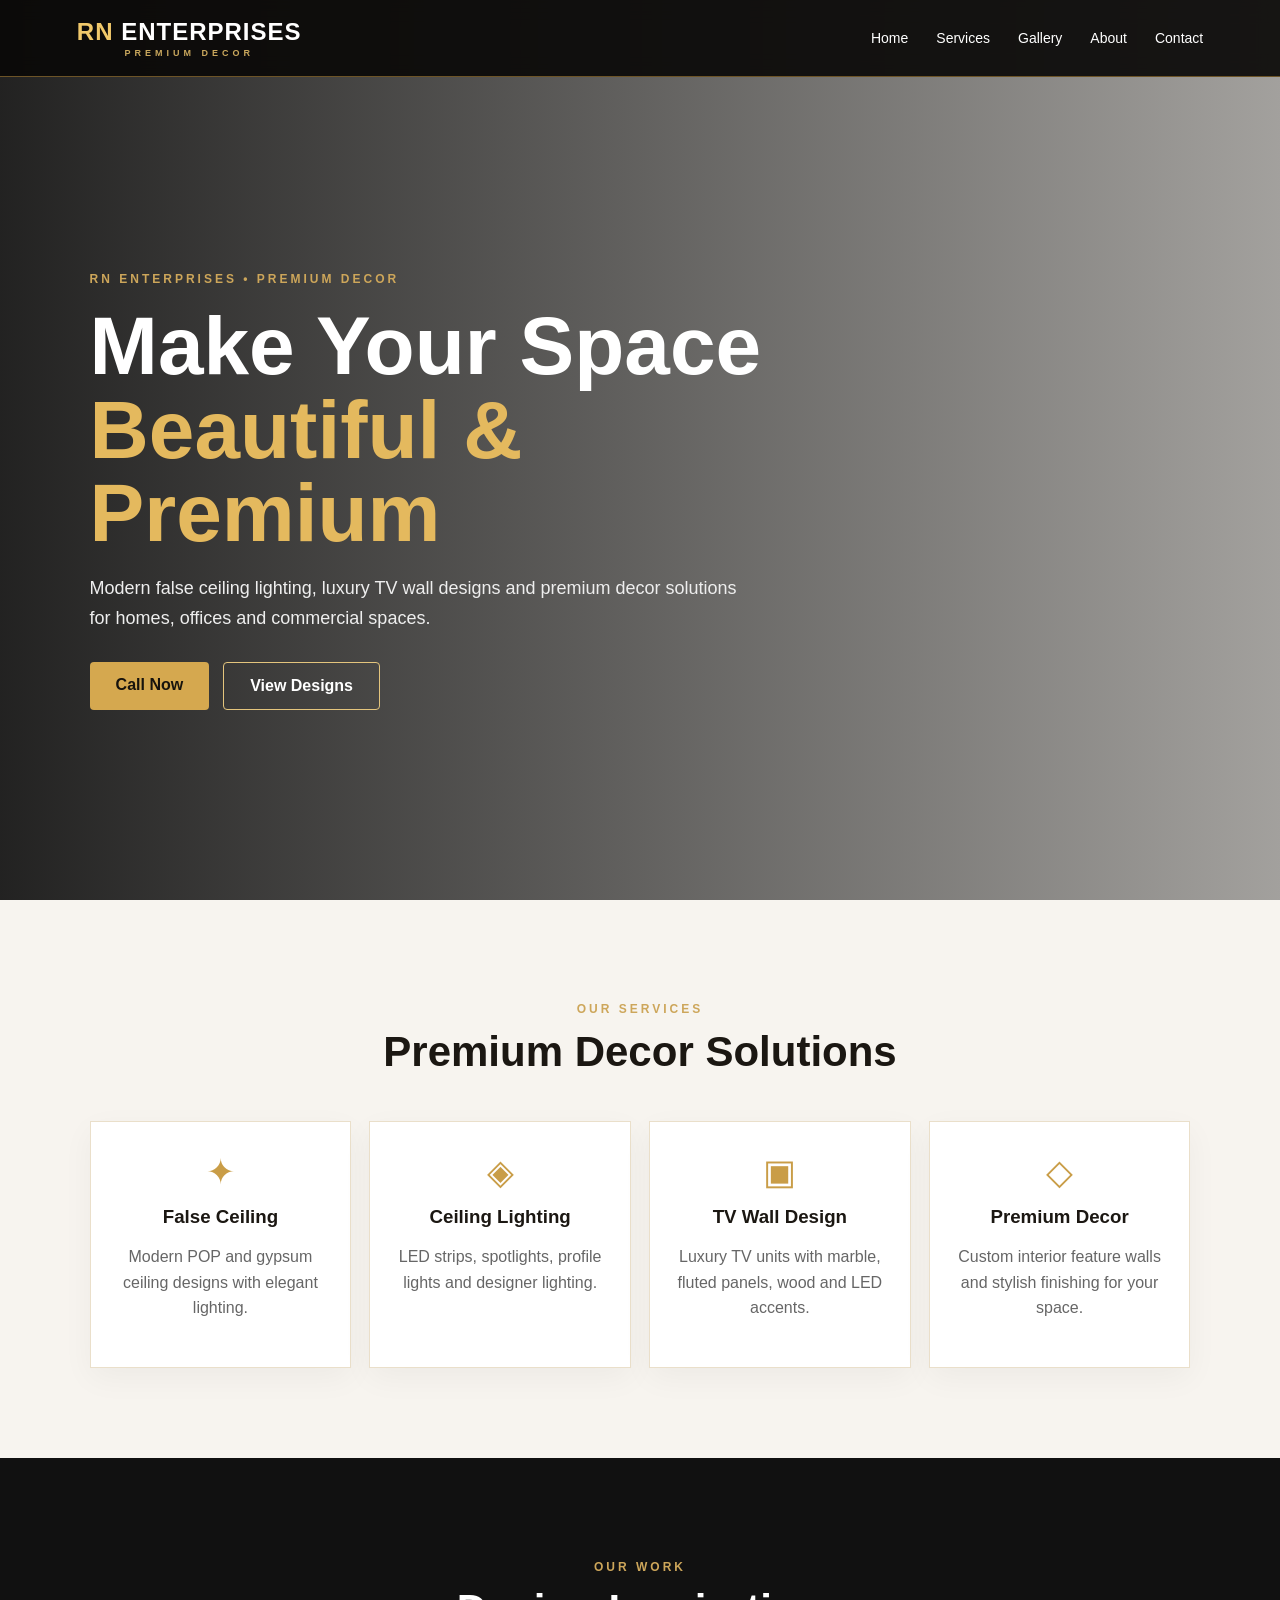
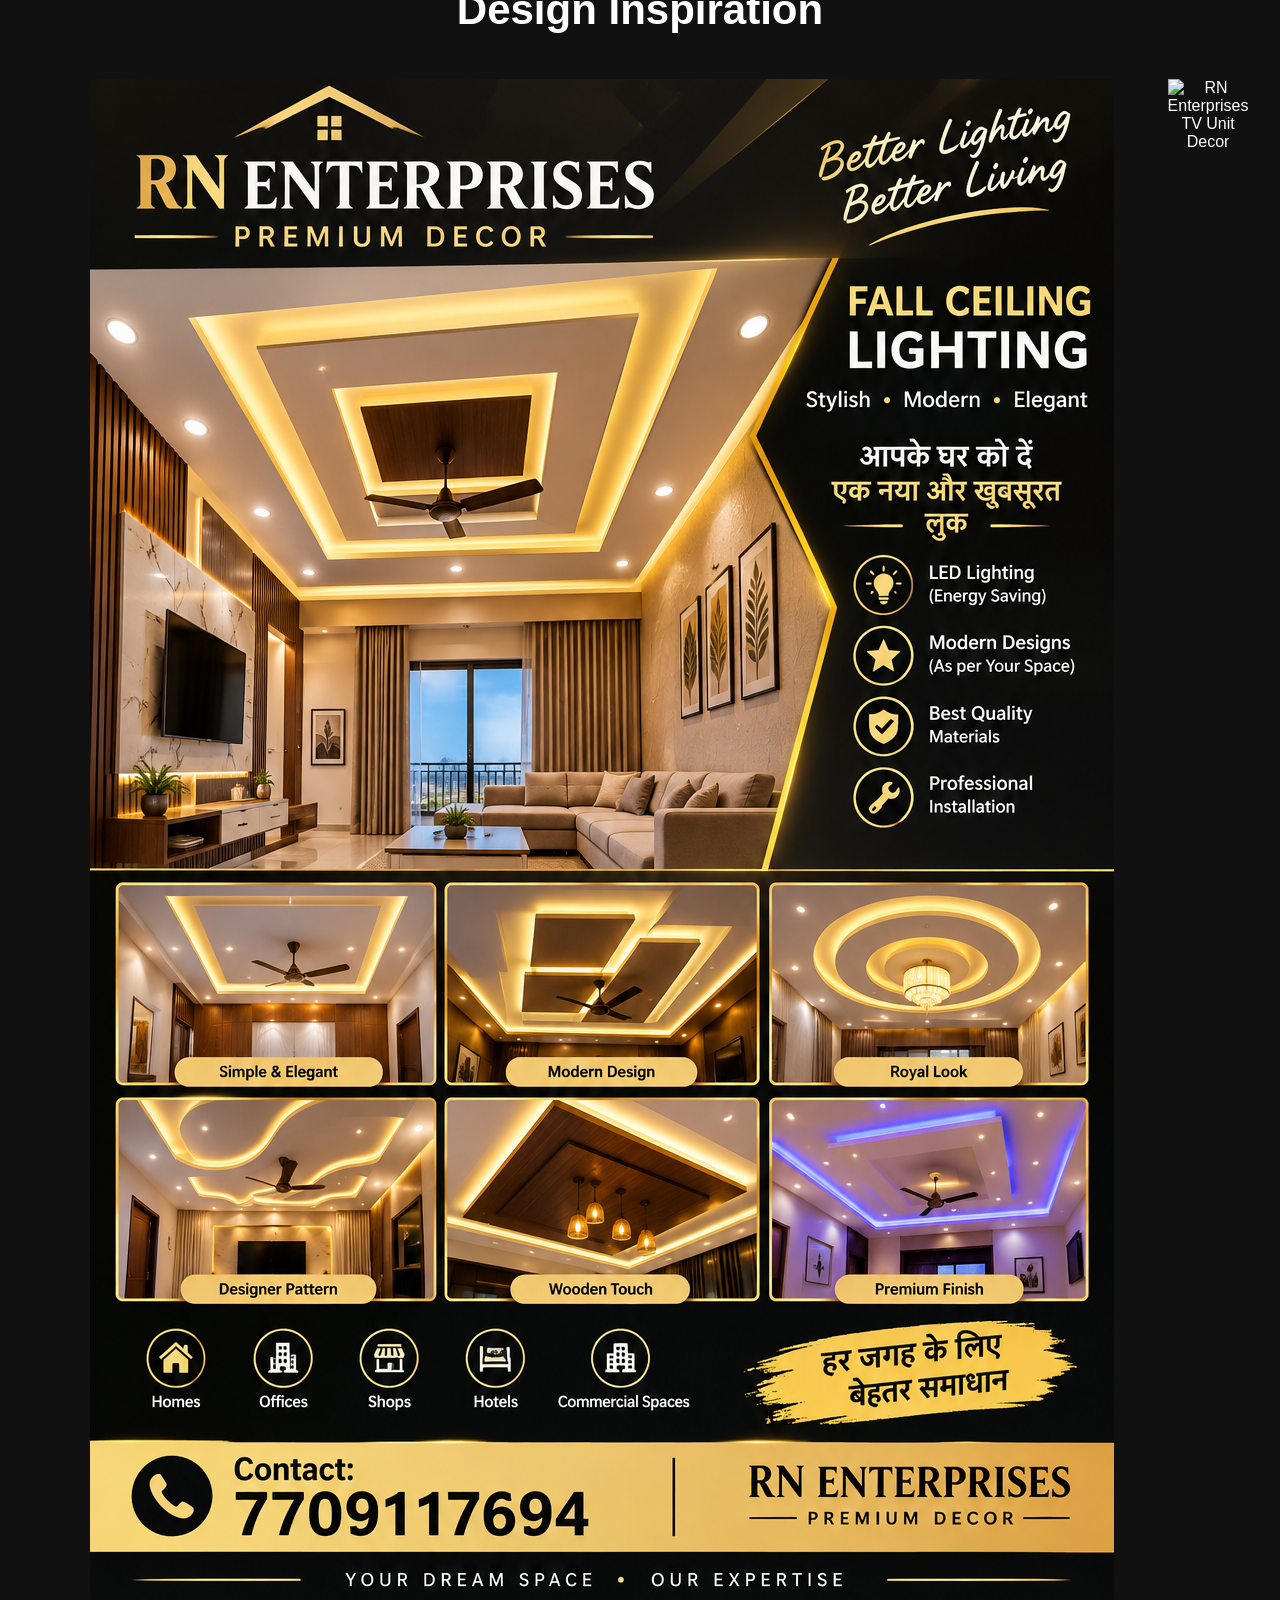
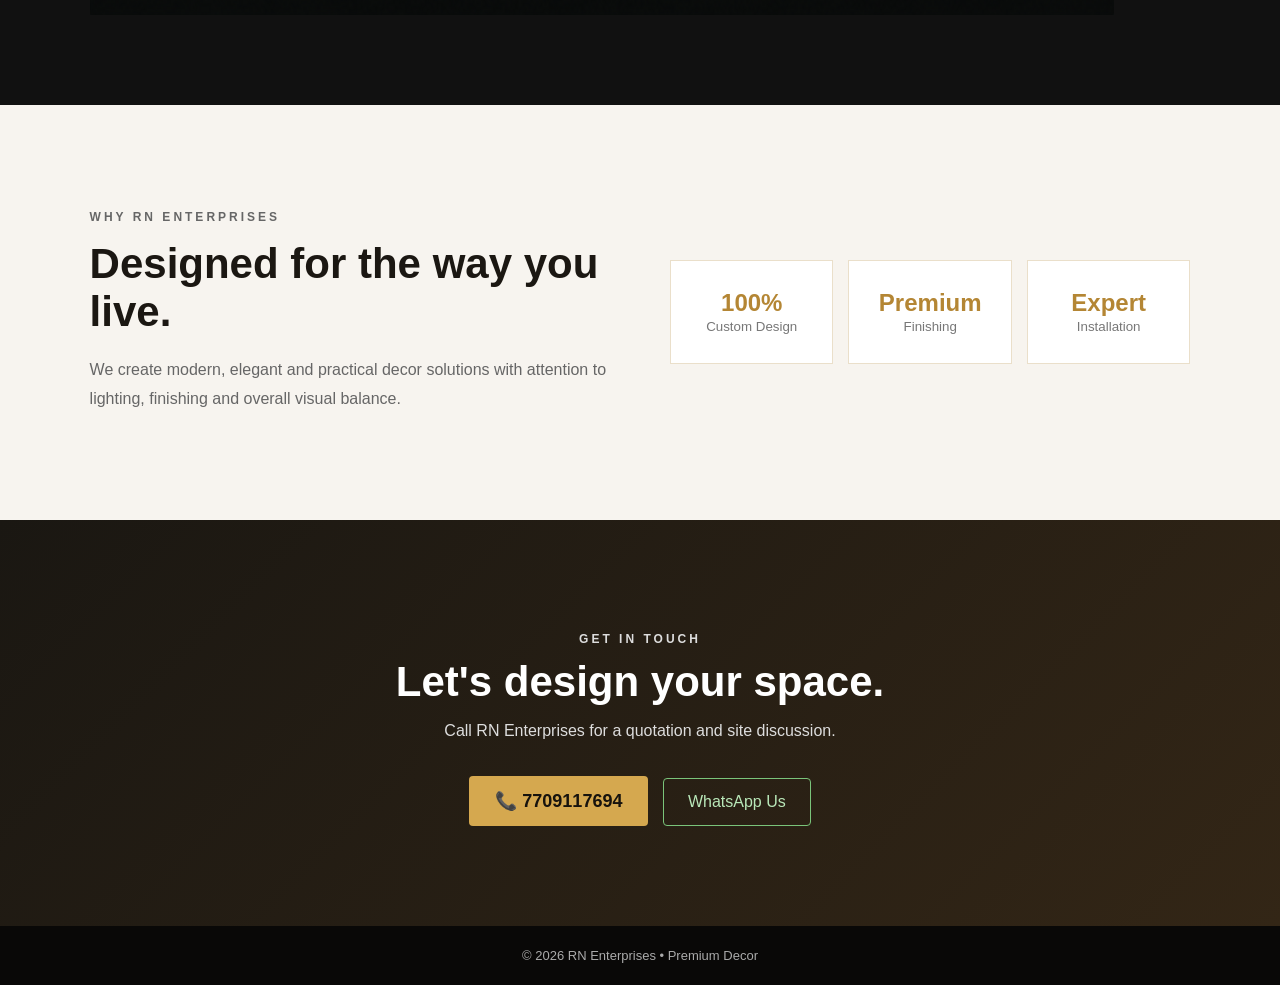
==== commit e357c101: "Update index.html" ====
--- a/index.html
+++ b/index.html
@@ -44,12 +44,12 @@
   <p class="eyebrow">OUR WORK</p>
   <h2>Design Inspiration</h2>
   <div class="gallery">
-    <img src="banner.png" alt="RN Enterprises Premium Decor Poster">
-  </div>
-  
     <div class="gallery">
+    <img src="poster.jpg" alt="RN Enterprises Premium Decor Poster">
+</div>
+<div class="gallery">
     <img src="tv-unit-decor.jpg" alt="RN Enterprises TV Unit Decor">
-    </div>
+</div>
     
   
 </section>
